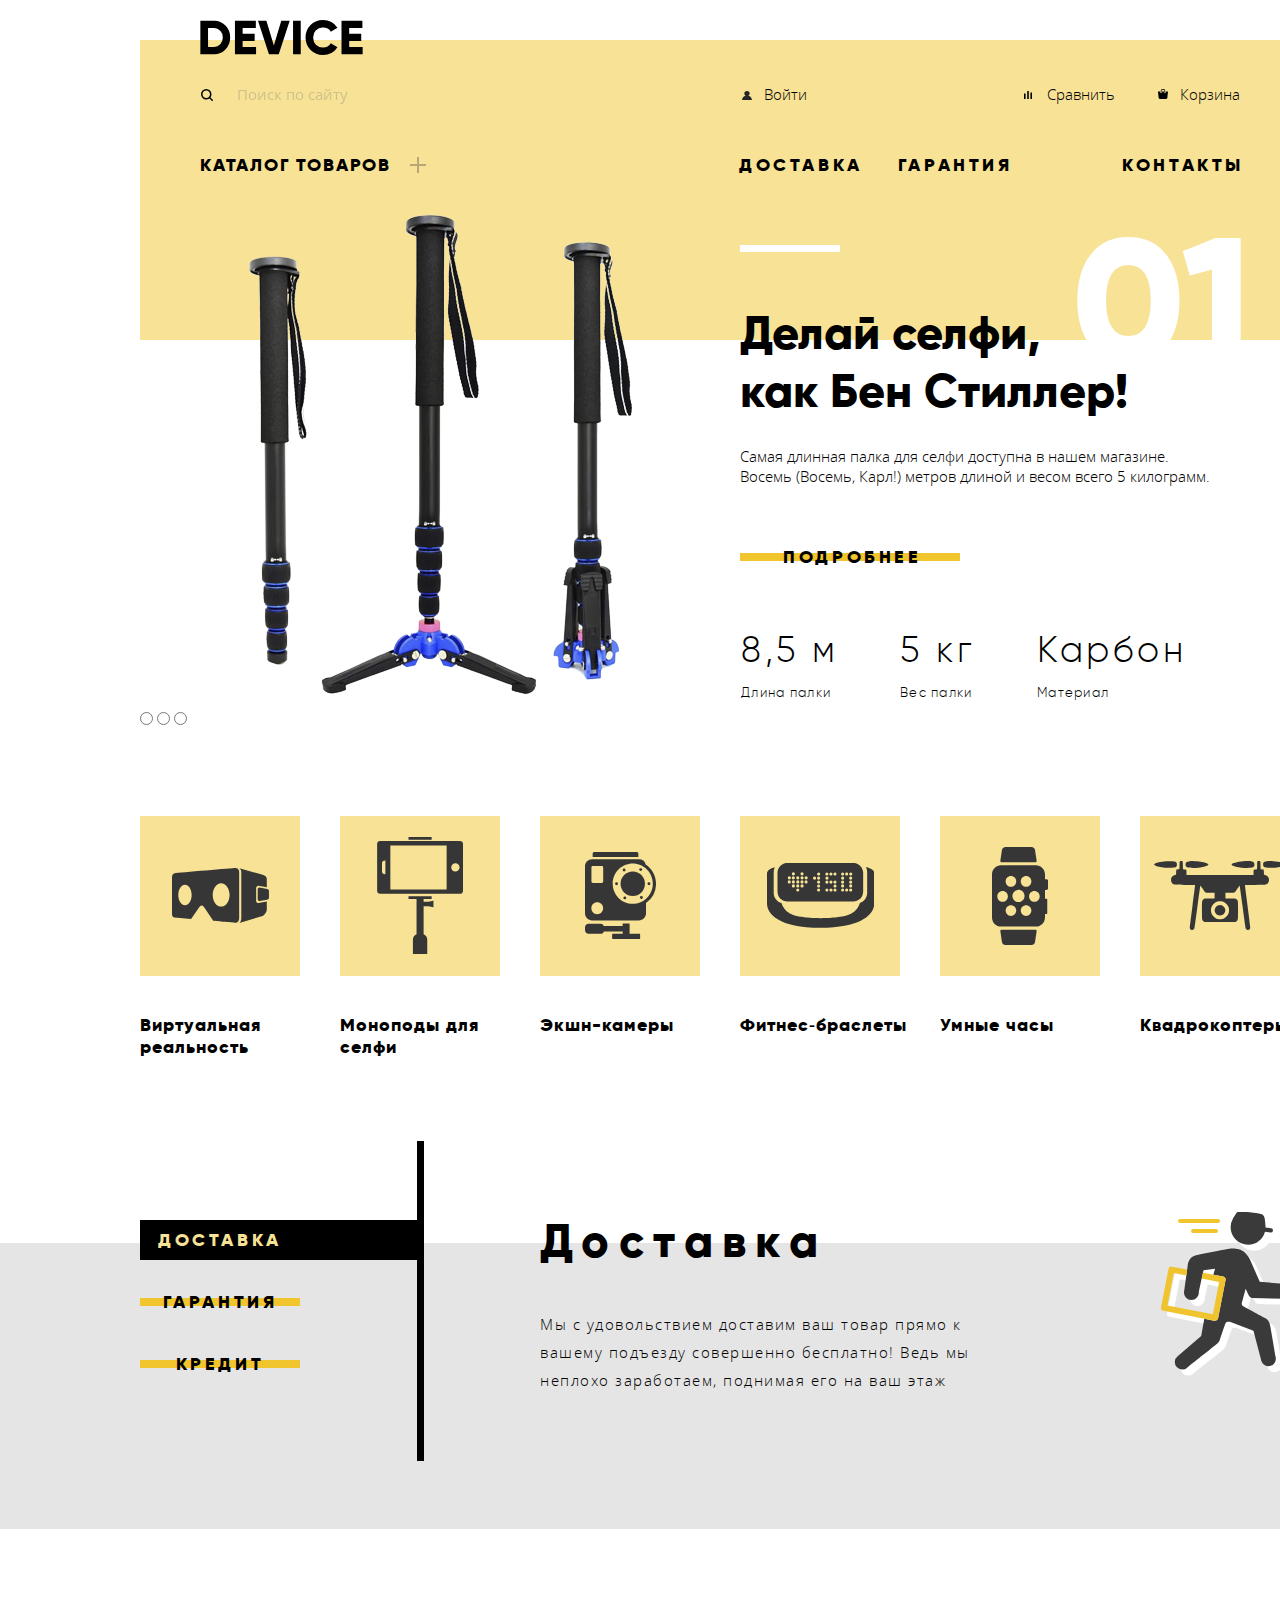
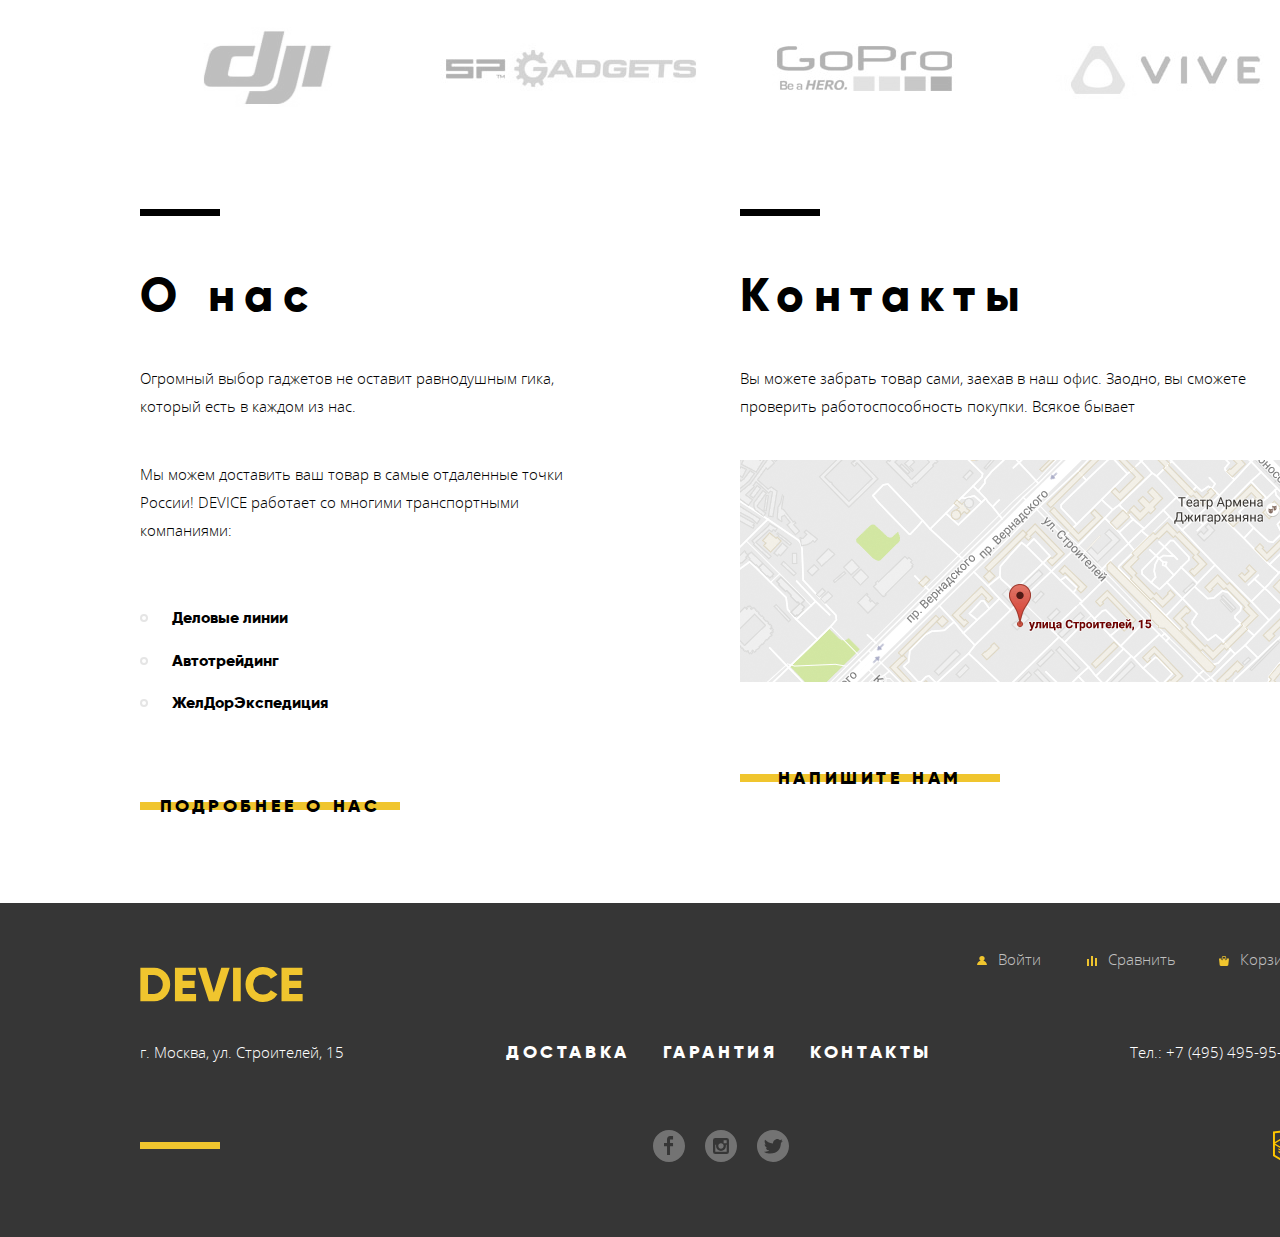
==== index.html @ 99ece4f9 "s" ====
<!DOCTYPE html>
<html lang="ru">

<head>
  <meta charset="utf-8">
  <link href="css/normalize.css" rel="stylesheet">
  <link href="css/style.css" rel="stylesheet">
  <title>HTML Academy: Девайс</title>
</head>

<body class="page-body">
  <header class="header container">
    <div class="header-inner">
      <div class="logo-wrapper">
        <a href="" class="main-logo">
          <img src="img/logo-device.svg" width="163" height="35" alt="Логотип интернет магазина гаджетов Device">
        </a>
      </div>
      <div class="user-navigation-wrapper">
        <form class="main-header-search" action="https://echo.htmlacademy.ru" method="post">
          <label for="search-field"></label>
          <input class="search-input" type="text" name="search" id="search-field" placeholder="Поиск по сайту">
          <button class="search-button" type="submit">
            <span>Найти</span>
          </button>
        </form>
        <ul class="user-navigation-list">
          <li class="user-navigation-item user-navigation-login">
            <a href="">
              <span>Войти</span>
            </a>
          </li>
          <li class="user-navigation-item">
            <a href="">
              <span>Сравнить</span>
            </a>
          </li>
          <li class="user-navigation-item">
            <a href="">
              <span>Корзина</span>
            </a>
          </li>
        </ul>
      </div>
      <nav class="navigation">
        <ul class="main-navigation-list">
          <li class="main-navigation-item">
            <a class="dropdown-hover" href="catalog.html">
              Каталог товаров
            </a>
            <div class="dropdown-menu">
              <ul class="main-catalog-list column-1">
                <li class="main-catalog-item">
                  <a href="">
                    Виртуальная реальность
                  </a>
                </li>
                <li class="main-catalog-item">
                  <a href="">
                    Моноподы для селфи
                  </a>
                </li>
                <li class="main-catalog-item">
                  <a href="">
                    Экшн-камеры
                  </a>
                </li>
              </ul>
              <ul class="main-catalog-list column-2">
                <li class="main-catalog-item">
                  <a href="">
                    Фитнес-браслеты
                  </a>
                </li>
                <li class="main-catalog-item">
                  <a href="">
                    Умные часы
                  </a>
                </li>
              </ul>
              <ul class="main-catalog-list column-3">
                <li class="main-catalog-item">
                  <a href="">
                    Квадрокоптеры
                  </a>
                </li>
              </ul>
            </div>
          </li>
          <li class="main-navigation-item">
            <a href="">
              Доставка
            </a>
          </li>
          <li class="main-navigation-item">
            <a href="">
              Гарантия
            </a>
          </li>
          <li class="main-navigation-item">
            <a href="">
              Контакты
            </a>
          </li>
        </ul>
      </nav>
    </div>
  </header>

  <main>
    <h1 class="visually-hidden">Интернет магазин гаджетов "Device"</h1>
    <section class="special-offers container">
      <h2 class="visually-hidden">Лучшие предложения</h2>
      <article class="special-offers-item slider-slides item-1">
        <div class="slide-wrapper">
          <img src="img/slider-1.png" width="384" height="486" alt="Мега-крутая селфи-палка">
        </div>
        <div class="description-slide-wrapper">
          <h3>Делай селфи,<br /> как Бен Стиллер!</h3>
          <p>Самая длинная палка для селфи доступна в нашем магазине.</p>
          <p>Восемь (Восемь, Карл!)
            метров длиной и весом всего 5 килограмм.
          </p>
          <a class="button" href="">
            <span class="btn-text">Подробнее</span>
          </a>
          <table class="feature">
            <tr class="feature-value">
              <td>8,5 м</td>
              <td>5 кг</td>
              <td>Карбон</td>
            </tr>
            <tr class="feature-title">
              <td>Длина палки</td>
              <td>Вес палки</td>
              <td>Материал</td>
            </tr>
          </table>
        </div>
      </article>
      <article class="special-offers-item slider-slides item-2">
        <div class="slide-wrapper">
          <img src="img/slider-2.png" width="345" height="485" alt="Фитнес браслет">
        </div>
        <div class="description-slide-wrapper">
          <h3>Худеем правильно!</h3>
          <p>Мотивирующие фитнес-браслеты помогут найти в себе силы
            не пропускать занятия и соблюдать диету.
          </p>
          <a class="button" href="">
            <span class="btn-text">Подробнее</span>
          </a>
          <table class="feature">
            <tr class="feature-value">
              <td>48 часов</td>
            </tr>
            <tr class="feature-title">
              <td>Без подзарядки</td>
            </tr>
          </table>
        </div>
      </article>
      <article class="special-offers-item slider-slides item-3">
        <div class="slide-wrapper">
          <img src="img/slider-3.png" width="526" height="334" alt="Квадрокоптер">
        </div>
        <div class="description-slide-wrapper">
          <h3>Порхает как бабочка, жалит как пчела!</h3>
          <p>Этот обычный, на первый взгляд, квадрокоптер оснащен
            мощным лазером, замаскированным под стандартную камеру.
          </p>
          <a class="button" href="">
            <span class="btn-text">Подробнее</span>
          </a>
          <table class="feature">
            <tr class="feature-value">
              <td>800 м</td>
              <td>50 м</td>
            </tr>
            <tr class="feature-title">
              <td>Дальность полета</td>
              <td>Радиус поражения</td>
            </tr>
          </table>
        </div>
      </article>
      <input type="radio" class="custom-radio" id="btn-1" name="toggle">
      <input type="radio" class="custom-radio" id="btn-2" name="toggle">
      <input type="radio" class="custom-radio" id="btn-3" name="toggle">
      <div class="slider-controls">
        <label for="btn-1"></label>
        <label for="btn-2"></label>
        <label for="btn-3"></label>
      </div>
    </section>
    <section class="catalog-list-container container">
      <h2 class="visually-hidden">Наш ассортимент</h2>
      <ul class="catalog-list">
        <li class="catalog-item ">
          <a class="catalog-list-link" href="">
            <div class="catalog-image">
              <img src="img/popular-1.svg" width="97" height="55" alt="Виртуальная реальность">
            </div>
            <p>Виртуальная реальность</p>
          </a>
        </li>
        <li class="catalog-item">
          <a class="catalog-list-link" href="">
            <div class="catalog-image">
              <img src="img/popular-2.svg" width="86" height="117" alt="Моноподы для селфи-палок">
            </div>
            <p>Моноподы для селфи</p>
          </a>
        </li>
        <li class="catalog-item">
          <a class="catalog-list-link" href="">
            <div class="catalog-image">
              <img src="img/popular-3.svg" width="71" height="87" alt="Экшн-камеры">
            </div>
            <p>Экшн-камеры</p>
          </a>
        </li>
        <li class="catalog-item">
          <a class="catalog-list-link" href="">
            <div class="catalog-image">
              <img src="img/popular-4.svg" width="107" height="65" alt="Фитнес-браслеты">
            </div>
            <p>Фитнес&#8209;браслеты</p>
          </a>
        </li>
        <li class="catalog-item">
          <a class="catalog-list-link" href="">
            <div class="catalog-image">
              <img src="img/popular-5.svg" width="56" height="98" alt="Умные часы">
            </div>
            <p>Умные часы</p>
          </a>
        </li>
        <li class="catalog-item">
          <a class="catalog-list-link" href="">
            <div class="catalog-image">
              <img src="img/popular-6.svg" width="132" height="69" alt="Квадрокоптеры">
            </div>
            <p>Квадрокоптеры</p>
          </a>
        </li>
      </ul>
    </section>
    <section class="service-container">
      <h2 class="visually-hidden">Наши услуги</h2>
      <div class="container services">
        <ul class="service-list">
          <li class="service-item current-service-item">
            <button class="current-service-button">
              <span>Доставка</span>
            </button>
          </li>
          <li class="service-item">
            <button class="button">
              <span>Гарантия</span>
            </button>
          </li>
          <li class="service-item">
            <button class="button">
              <span>Кредит</span>
            </button>
          </li>
        </ul>
        <div class="service-content">
          <article class="service-description delivery-service service-shown">
            <h3>Доставка</h3>
            <p>Мы с удовольствием доставим ваш товар прямо к вашему подъезду совершенно бесплатно!
              Ведь мы неплохо заработаем, поднимая его на ваш этаж
            </p>
          </article>
          <article class="service-description warranty">
            <h3>Гарантии</h3>
            <p>Если из-за возгорания купленного у нас товара у вас сгорит дом — не переживайте, мы выдадим вам новый.
              Товар, не дом, конечно же
            </p>
          </article>
          <article class="service-description credit">
            <h3>Кредит</h3>
            <p>Залезть в долговую яму стало проще! Кредитные консультанты
              подберут для вас наиболее выгодные
              условия кредита. Выгодные для нашего банка, разумеется.
            </p>
          </article>
        </div>
      </div>
    </section>
    <section class="partners container">
      <h2 class="visually-hidden">Наши партнеры</h2>
      <a href="" target="_blank">
        <img src="img/logo-1.png" width="260" height="100" alt="Фирма dji">
      </a>
      <a href="" target="_blank">
        <img src="img/logo-2.png" width="260" height="100" alt="Компания SPGadgets">
      </a>
      <a href="" target="_blank">
        <img src="img/logo-3.png" width="260" height="100" alt="Камеры и аксессуары GoPro">
      </a>
      <a href="" target="_blank">
        <img src="img/logo-4.png" width="260" height="100" alt="Фирма Vive">
      </a>
    </section>
    <div class="index-columns container">
      <section class="about">
        <h2>О нас</h2>
        <p>Огромный выбор гаджетов не оставит равнодушным гика,
          который есть в каждом из нас.
        </p>
        <p>Мы можем доставить ваш товар в самые отдаленные точки России!
          DEVICE работает со многими транспортными компаниями:
        </p>
        <ul>
          <li>Деловые линии</li>
          <li>Автотрейдинг</li>
          <li>ЖелДорЭкспедиция</li>
        </ul>
        <a class="button" href="">
          <span class="btn-text">Подробнее о нас</span>
        </a>
      </section>
      <section class="contact">
        <h2>Контакты</h2>
        <p>Вы можете забрать товар сами, заехав в наш офис.
          Заодно, вы сможете проверить работоспособность покупки.
          Всякое бывает
        </p>
        <a href="#modal_window_map">
          <img src="img/map.png" width="560" height="222" alt="Точка на карте">
        </a>
        <a class="button" href="">
          <span class="btn-text">Напишите нам</span>
        </a>
      </section>
    </div>
  </main>

  <section class="popup">
    <h2 class="visually-hidden">
      Напишите нам:
    </h2>
    <form class="write-us-form" action="https://echo.htmlacademy.ru" method="post">
      <p class="write-us-item">
        <label for="name-field"> Ваше имя:</label>
        <input type="text" name="name" id="name-field" placeholder="Имя Фамилия" required>
      </p>
      <p class="write-us-item">
        <label for="email-field">Ваш e-mail:</label>
        <input class="invalid-value" type="email" name="email" id="email-field"
          pattern="[a-z0-9._%+-]+@[a-z0-9.-]+\.[a-z]{2,}$" placeholder="email@example.ru" required>
      </p>
      <p class="write-us-item">
        <label for="comment-field">Текст письма:</label>
        <textarea name="text" id="comment-field" placeholder="В свободной форме"></textarea>
      </p>
      <button class="button button-form" type="submit">
        <span>Отправить</span>
      </button>
    </form>
    <button class="close-modal-btn">
      <img src="img/modal-close.svg" width="55" height="55"
        alt="Закрыть форму обратной связи">
      </button>
  </section>
  <section class="map-popup">
    <h2 class="visually-hidden">
      Схема проезда:
    </h2>
    <iframe id="modal_window_map"
      src="https://www.google.com/maps/embed?pb=!1m18!1m12!1m3!1d2249.1123749473672!2d37.527429316044476!3d55.6870340045298!2m3!1f0!2f0!3f0!3m2!1i1024!2i768!4f13.1!3m3!1m2!1s0x46b54cf65f5c8955%3A0x694710ccd55501e!2z0YPQuy4g0KHRgtGA0L7QuNGC0LXQu9C10LksIDE1LCDQnNC-0YHQutCy0LAsIDExOTMxMQ!5e0!3m2!1sru!2sru!4v1593473712335!5m2!1sru!2sru"
      width="994" height="523" allowfullscreen="" aria-hidden="false" tabindex="0">
    </iframe>
    <button class="close-modal-btn">
      <img src="img/modal-close.svg" width="55" height="55" alt="Закрыть карту">
    </button>
  </section>

  <footer class="footer">
    <div class="container">
      <div class="footer-user-navigation-wrapper">
        <ul class="footer-user-navigation-list">
          <li class="footer-user-navigation-item">
            <a class="footer-login" href="">
              Войти
            </a>
          </li>
          <li class="footer-user-navigation-item">
            <a class="footer-compare" href="">
              Сравнить
            </a>
          </li>
          <li class="footer-user-navigation-item">
            <a class="footer-cart" href="">
              Корзина
            </a>
          </li>
        </ul>
        <a class="main-logo" href="">
          <img src="img/logo-device-special.svg" width="163" height="35"
            alt="Логотип интернет магазина гаджетов Device">
        </a>
      </div>
      <div class="wrapper-navigation-footer">
        <p>г. Москва, ул. Строителей, 15</p>
        <ul class="footer-navigation-list">
          <li class="footer-navigation-item">
            <a href="">Доставка</a>
          </li>
          <li class="footer-navigation-item">
            <a href="">Гарантия</a>
          </li>
          <li class="footer-navigation-item">
            <a href="">Контакты</a>
          </li>
        </ul>
        <p>Тел.: +7 (495) 495-95-95</p>
      </div>
      <div class="socials-wrapper">
        <ul class="socials-list">
          <li class="socials-item">
            <a href="">
              <img src="img/fb.svg" width="32" height="32" alt="Фейсбук">
            </a>
          </li>
          <li class="socials-item">
            <a href="">
              <img src="img/instagram.svg" width="32" height="32" alt="Инстаграм">
            </a>
          </li>
          <li class="socials-item">
            <a href="">
              <img src="img/twitter.svg" width="32" height="32" alt="Твиттер">
            </a>
          </li>
        </ul>
        <a class="copyright" href="https://htmlacademy.ru/" target="_blank">
          <img src="img/logo-html.svg" width="27" height="34" alt="HtmlAcademy">
        </a>
      </div>
    </div>
  </footer>
</body>

</html>
---- css/style.css ----
@font-face {
  font-family:  "Gilroy";
  src:  url("fonts/web/gilroylight.woff2") format("woff2"),
        url("fonts/web/gilroylight.woff") format("woff");
  font-weight: 300;
  font-style: normal;
}

@font-face {
  font-family:  "Gilroy";
  src:  url("fonts/web/gilroyextrabold.woff2") format("woff2"),
        url("fonts/web/gilroyextrabold.woff") format("woff");
  font-weight: 800;
  font-style: normal;
} 

@font-face {
  font-family:  "Open sans";
  src:  url("fonts/web/opensans.woff2") format("woff2"),
        url("fonts/web/opensans.woff") format("woff");
  font-weight: 400;
  font-style: normal;
}

@font-face {
  font-family:  "Open sans";
  src:  url("fonts/web/opensanslight.woff2") format("woff2"),
        url("fonts/web/opensanslight.woff") format("woff");
  font-weight: 300;
  font-style: normal;
}

/* Variables */
:root {
  --basic-black:  #000000;
  --basic-dark: #363636;
  --basic-white:  #ffffff;
  --basic-gray: #464646;
  --basic-half-gray:  #7e7e7e;
  --basic-gray-light: #e5e5e5;
  
  --special-yellow: #f7e296;
  --special-green:  #91c92f;
  --special-yellow-dark:  #f0c52e;

  --paginator-color: #EBEBEB;
  --popup-field-color: #f2f2f2;
}

/* Global */


/* Grid */
html {
  height: 100%;
}

.page-body {
  cursor: default;
  display: grid;
  min-height: 100%;
  grid-template-rows:
    min-content
    1fr
    min-content;
    align-content: start;
  margin: 0 auto;
  margin-top: 40px;
  padding: 0;
  min-width:  1440px;
  color: var(--basic-black);
  font-family: "Open sans";
  font-size: 16px;
  font-weight: 300;
  line-height: 28px;
}

img {
  max-width:  100%; 
  height: auto;
}

a:not(.active) {
  text-decoration:  none;
  cursor: pointer;
}

.visually-hidden  {
  position: absolute;
  clip: rect(0 0 0 0);
  width: 1px;
  height: 1px;
  margin: -1px;
}
/* Navigation */
.header{
  background-color: var(--special-yellow);
  display: flex;
  flex-wrap: wrap;
}

.header-inner {
  width: 1040px;
  padding: 0 60px;
}

.logo-wrapper {
  margin-top: -20px;
  margin-bottom: 4px;
  width:  100%;
}

.user-navigation-wrapper {
  display: flex;
  justify-content: space-between;
  align-items: center;
  width: 100%;
  margin-bottom: 33px;
}

.navigation {
  width: 100%;
  margin-bottom: 164px;
}

.navigation-catalog {
  width: 100%;
  margin-bottom: 50px;
}

.container {
  width: 1160px;
  margin: 0 auto;  
}

/* User navigation */
.user-navigation-list,
.main-catalog-list {
  color:  var(--basic-black);
  font-family:  "Open sans";
  font-size: 15px;
  font-weight:  300;
  list-style: none;
  line-height:  20px;
}

.main-header-search {
  min-width: 440px;
  margin-right: 100px;
  position: relative;
}

.search-input:focus {
  color: #000;
  border-bottom-color: #000;
  outline: 0;
}

.search-input::placeholder {
  font-size: 15px;
  line-height: 20px;
}

.user-navigation-list {
  display: flex;
  flex-grow: 1;
  width: 100%;
  margin: 0;
  padding: 0;
}

.user-navigation-login {
  flex-grow: 1;
  padding-left: 24px;
  position: relative;
}

.user-navigation-login a::before {
  content: " ";
  background-image: url("../img/user.svg");
  background-size: contain;
  background-repeat: no-repeat;
  width: 10px;
  height: 10px;
  position: absolute;
  left: 2px;
  top: 7px;
}

.user-navigation-logout {
  padding-left: 16px;
  opacity: 0.3;
}

.user-navigation-item:nth-child(2),
.user-navigation-item:nth-child(3) {
  position: relative;
}

.user-navigation-item:nth-child(2) {
  margin-right: 43px;
  padding-left: 23px;
}

.user-navigation-item:nth-child(2) a::before {
  content: " ";
  background-image: url("../img/compare.svg");
  background-size: contain;
  background-repeat: no-repeat;
  width: 8px;
  height: 8px;
  position: absolute;
  left: 0;
  top: 7px;
  padding-right: 23px;
}

.user-navigation-item:nth-child(3) {
  padding-left: 22px;
}

.user-navigation-item:nth-child(3) a::before {
  content: " ";
  background-image: url("../img/cart.svg");
  background-size: contain;
  background-repeat: no-repeat;
  width: 10px;
  height: 10px;
  position: absolute;
  left: 0px;
  top: 5px;
  padding-right: 22px;
}

/* Main navigation */
.main-navigation-list {
  display: flex;
  align-items: center;
  margin: 0;
  padding: 0;
  color:  var(--basic-black);
  font-family:  "Gilroy";
  font-weight:  800;
  font-size:  18px;
  line-height:  22px;
  list-style: none;
  text-transform: uppercase;
  position: relative;
}


.main-navigation-item:first-child {
  margin-right: 348px;
  letter-spacing: 0.1em;
  position: relative;
}

.main-navigation-item:not(:first-child){
  margin-right: 35px;
  letter-spacing: 0.2em;
}

.main-navigation-item:last-child {
  margin-left: auto;
  margin-right: -4px;
}



/* Dropdown */

.dropdown-menu {
  position: absolute;
  min-height: 132px;
  min-width: 1100px;
  z-index: 10;
  margin: 0;
  padding: 0;
  padding-top: 30px;
  padding-left: 60px;
  left: -60px;
  display: none;
  background-color: var(--special-yellow);
  text-transform: initial;
}

.dropdown-menu .column-1,
.dropdown-menu .column-2,
.dropdown-menu .column-3 {
  margin-right: 61px;
}

.main-navigation-item:first-child::before {
  content: " ";
  background-image: url("../img/plus.svg");
  background-size: contain;
  opacity: 0.3;
  
  display: block;
  width: 16px;
  height: 16px;

  position: absolute;
  top: 3px;
  left: 210px;
}

.main-catalog-list {
  list-style: none;
  margin: 0;
  padding: 0;
  letter-spacing: 0em;
}

.main-catalog-list li {
  margin-bottom: 20px;
}

.main-navigation-item:hover .dropdown-menu {
  display: flex;
}

/* active & hover link */
.user-navigation-list a,
.main-navigation-list a,
.main-catalog-list a {
  color: var(--basic-black)
}

.main-logo img:hover,
.user-navigation-item a:hover,
.main-navigation-list a:hover,
.main-catalog-list a:hover,
.footer-navigation-list a:hover,
.copyright:hover {
  opacity: 0.6;
}

.main-logo img:active,
.user-navigation-item a:active,
.main-navigation-list a:active,
.main-catalog-list a:active,
.footer-navigation-list a:active,
.copyright:active {
  opacity: 0.3;
}

/* slider for special offers */
.special-offers {
  margin-bottom: 83px;
}

.slide-wrapper {
  justify-self: center;
  align-self: center;
}

.special-offers-item {
  display: grid;
  grid-template-columns: 600px 1fr;
  margin-top: -129px;
  position: relative;
}

.special-offers-item h3 {
  font-family: "Gilroy";
  font-weight: 800;
  font-size: 47px;
  line-height: 58px;
  margin: 0;
  margin-top: 93px;
  margin-bottom: 26px;
}

.special-offers-item h3::before {
  content: " ";
  position: absolute;
  top: 34px;
  height: 7px;
  width: 100px;
  background-color: var(--basic-white);
}

.item-1 h3::after {
  content: "01";
  color: var(--basic-white);
  font-weight: 800;
  font-size: 179px;
  line-height: 219px;
  right: 47px;
  top: -19px;
  position: absolute;
}

.item-2 h3::after {
  content: "02";
  color: var(--basic-white);
  font-weight: 800;
  font-size: 179px;
  line-height: 219px;
  right: 40px;
  top: -15px;
  position: absolute;
}

.item-3 h3::after {
  content: "03";
  color: var(--basic-white);
  font-weight: 800;
  font-size: 179px;
  line-height: 219px;
  right: 40px;
  top: -15px;
  position: absolute;
  z-index: 0;
}

.special-offers-item p {
  font-family: "Open Sans";
  font-weight: 300;
  font-size: 15px;
  line-height: 20px;
  margin: 0;
  padding: 0;
}

.item-3,
.item-2 {
  display: none;
}

.feature {
  border-collapse: collapse;
  border-spacing: 0;
  padding: 0;
}

.feature-title td {
  padding-top: 13px;
}

.feature-value td:nth-child(2),
.feature-title td:nth-child(2) {
  min-width: 135px
}

.feature-value td:first-child,
.feature-value td:last-child,
.feature-title td:first-child,
.feature-title td:last-child{
  min-width: 157px;
}

.feature tr:first-child{
  font-family: "Gilroy";
  font-style: normal;
  font-weight: 300;
  font-size: 36px;
  line-height: 42px;
  letter-spacing: 0.1em;
  padding-top: 0px;
}

.feature tr:last-child {
  font-family: "Gilroy";
  font-style: normal;
  font-weight: 300;
  font-size: 13px;
  line-height: 15px;
  letter-spacing: 0.1em;


}



/* content catalog */
.catalog-list-container {
  margin-bottom: 166px;
}

.catalog-list {
  display: flex;
  justify-content: space-between;
  margin: 0;
  padding: 0;
  list-style: none;
}

.catalog-item {
  max-width: 160px;
  margin: 0;
  padding: 0;
}

.catalog-image {
  display: flex;
  justify-content: center;
  align-items: center;
  background-color: var(--special-yellow);
  width: 160px;
  height: 160px;
}

.catalog-image:hover {
  background-color: var(--special-yellow-dark);
}

.catalog-list a {
  color: var(--basic-black);
}

.catalog-list-link p {
  font-family: "Gilroy";
  font-style: normal;
  font-weight: 800;
  font-size: 18px;
  line-height: 22px;
  letter-spacing: 1px;
  margin: 0;
  padding-top: 38px;
  white-space: normal;
}

.catalog-list a:active {
 color: rgba(0, 0, 0, 0.4);
}

.catalog-list-link:active img {
  opacity: 0.3;
}

/* services */

.service-container {
  margin-bottom: 90px;
  padding-bottom: 56px;
  background-image: linear-gradient(to top,#e5e5e5 76%,transparent 34%);
}

.services {
  display: flex;
  min-height: 320px;
  margin-top: -71px;
}

.service-list {
  position: relative;
  display: flex;
  flex-direction: column;
  justify-content: center;
  min-width: 284px;
  margin: 0;
  padding: 0;
  list-style: none;
  font-family: Gilroy;
  font-style: normal;
  font-weight: 800;
  font-size: 18px;
  line-height: 22px;
  letter-spacing: 0.2em;
  text-transform: uppercase;
  z-index: 1;
}

.service-list::before {
  content: " ";
  width: 7px;
  height: 320px;
  background-color: var(--basic-black);
  position: absolute;
  display: flex;
  left: 277px;
  top: -12px;
}

.service-item {
  margin: 0;
  margin-bottom: 22px;
  padding: 0;
}

.current-service-item {
  width: 284px;
  background-color: var(--basic-black);
}

.current-service-button {
  font: inherit;
  text-transform: inherit;
  color: var(--special-yellow);
  letter-spacing: inherit;
  padding: 0;
  padding-top: 9px;
  padding-bottom: 9px;
  background-color: transparent;
  border: none;
  width: 160px;
}

.current-service-button span {
  width: 200px;
}

.service-description { 
  margin-left: 116px;
  width: 460px;
  position: relative;
  display: none;
}

.service-description h3 {
  font-family: "Gilroy";
  font-style: normal;
  font-weight: 800;
  font-size: 47px;
  line-height: 58px;
  letter-spacing: 0.2em;
  margin-top: 59px;
  margin-bottom: 40px;  
}

.service-description p {
  font-family: "Open Sans";
  font-style: normal;
  font-weight: 300;
  font-size: 15px;
  line-height: 28px;
  letter-spacing: 0.1em;
}

.service-content article::after {
  content: "";
  position: absolute;
  top: -78px;
  left: 559px;
  width: 260px;
  height: 320px;
  background-repeat: no-repeat;
  background-position: 50% 50%;
}  

.delivery-service::after {
  background-image: url(../img/delivery.svg);
}

.warranty-service::after {
  background-image: url(../img/warranty.svg);
}

.credit-service::after {
  background-image: url(../img/credit.svg);
}

.service-shown {
  display: block;
}


/* partners */

.partners {
  display: flex;
  justify-content: space-between;
  margin-bottom: 82px; 
} 

.partners a {
  opacity: 0.3;
  filter: grayscale(100%);
}

.partners a:hover {
  opacity: 1;
  filter: none;
}
/* Index columns */

.index-columns {
  display: flex;
  justify-content: space-between;
  margin-bottom: 77px;
}

.index-columns h2::before {
  content: " ";
  display: flex;
  width: 80px;
  height: 7px;
  margin-bottom:  50px;
  background-color: var(--basic-black);
}

.index-columns h2 {
  font-family: "Gilroy";
  font-weight: 800;
  font-size: 47px;
  line-height: 58px;
  letter-spacing: 0.2em;
  margin: 0;
}

.index-columns p {
  font-family: "Open Sans";
  font-style: normal;
  font-weight: 300;
  font-size: 15px;
  line-height: 28px;
  margin: 0;
  margin-bottom: 40px;
}

.about {
  width: 473px;
}
.about h2 {
  margin-bottom: 40px;
}

.about ul {
  margin: 0;
  margin-bottom: 69px;
  padding-left: 8px;
  padding-top: 10px;
  list-style: none;
}

.about li {
  font-family: "Gilroy";
  font-size: 16px;
  font-weight: 800;
  line-height: 28px;
  padding-left: 24px;
  margin-bottom: 14px;
  position: relative;
}

.about li:first-child {
  margin-top: 10px;
  margin-bottom: 15px;
}

.about li::before {
  content: " ";
  border: 2px solid #E5E5E5;
  box-sizing: border-box;
  border-radius: 50%;
  width: 8px;
  height: 8px;
  position: absolute;
  top: 10px;
  left: -8px;
}

.contact {
  width: 560px;
}

.contact h2 {
  margin-bottom: 40px;
}

.contact img {
  width: 560px;
  height: 222px;
  margin-bottom: 68px;
}


/* footer */

.footer {
  background-color: var(--basic-dark);
  color: var(--basic-white);
}

.footer .container {
  display: flex;
  flex-direction: column;
  margin-top: 42px;
}

.footer-user-navigation-wrapper {
  display: flex;
  flex-wrap: wrap;
}

.footer-user-navigation-list {
  font-family: "Open Sans";
  font-style: normal;
  font-weight: 300;
  font-size: 15px;
  line-height: 20px;
  color:  var(--basic-white);
  list-style: none;
  width: 100%;
  display: flex;
  margin: 0;
  padding: 0;
  margin-top: 4px;
}


.footer-user-navigation-list::before {
  content: " ";
  width: auto;
  flex-grow: 1;
}

.footer-user-navigation-item {
  position: relative;
}

.footer-user-navigation-item:first-child {
  margin-right: 46px;
}

.footer-user-navigation-item:last-child {
  margin-left: 43px;
}

.footer p {
  margin: 0;
  font-family: "Open Sans";
  font-style: normal;
  font-weight: 300;
  font-size: 15px;
  line-height: 20px;
}

.footer .main-logo {
  width: auto;
  margin-top: -2px;
  margin-bottom: 31px;
}

.footer-user-navigation-list a {
  color: rgba(255, 255, 255, 0.7);
  padding-left: 21px;
}

.footer-login::before {
    content: " ";
    background-image: url("../img/user-special.svg");
    background-size: contain;
    background-repeat: no-repeat;
    width: 10px;
    height: 10px;
    position: absolute;
    left: 0;
    top: 7px;
}

.footer-compare::before {
  content: " ";
  background-image: url("../img/compare-special.svg");
  background-size: contain;
  background-repeat: no-repeat;
  width: 10px;
  height: 10px;
  position: absolute;
  left: 0;
  top: 7px;
}

.footer-cart::before {
  content: " ";
  background-image: url("../img/cart-special.svg");
  background-size: contain;
  background-repeat: no-repeat;
  width: 10px;
  height: 10px;
  position: absolute;
  left: 0;
  top: 7px;
}


.footer-login::before,
.footer-compare::before,
.footer-cart::before {
  opacity: 1;
}

.footer-login:hover::before,
.footer-compare:hover::before,
.footer-cart:hover::before {
  opacity: 0.7;
}
.socials-list a:hover {
  opacity: 1.0;
}


.footer-user-navigation-list a:hover {
  color: var(--basic-white);
}

.footer-user-navigation-list a:active {
  opacity: 0.3;
}

.wrapper-navigation-footer {
  display: flex;
  justify-content: space-between;
  align-items: center;
  margin-bottom: 67px;
}

.footer-navigation-list {
  color: var(--basic-white);
  font-family:  "Gilroy";
  font-weight:  800;
  font-size:  18px;
  letter-spacing: 0.2em;
  line-height:  22px;
  list-style: none;
  text-transform: uppercase;
  margin: 0;
  margin-right: 37px;
  padding: 0;
  display: flex;
  width: 423px;
  justify-content: space-between;
}

.footer-navigation-item:first-child {
  margin-left: -1px; 
}

.footer-navigation-item:last-child {
  margin-right: -2px;
}

.footer-navigation-list a {
  color: var(--basic-white);
}

.socials-wrapper {
  display: flex;
  justify-content: space-between;
  align-items: center;
  width: 100%;
  margin-bottom: 65px;
}

.socials-list {
  display: flex;
  width: auto;
  list-style: none;
  margin: 0;
  margin-bottom: 2px;
  margin-right: 52px;
  padding: 0;
}

.socials-item:first-child {
  margin-right: 20px;
}

.socials-item:last-child {
  margin-left: 20px;
}

.socials-wrapper::before {
  content: " ";
  width: 80px;
  height: 7px;
  background-color: #f0c52e;
  margin-bottom: 10px;
}

.socials-list a {
  opacity: 0.3;
}

.socials-list a:active {
  opacity: 0.1;
}
/* Buttons decorative*/

.button {
  display: inline-block;
  border: none;
  color: var(--basic-black);
  cursor: pointer;
  font-family: "Gilroy";
  font-style: normal;
  font-weight: 800;
  font-size: 18px;
  line-height: 22px;
  letter-spacing: 0.2em;
  text-align: center;
  text-transform: uppercase;
  background-color: inherit;
  margin: 0;
  padding: 0;
  padding-top: 9px;
  padding-bottom: 9px;
  position: relative;
}

.button:active {
  color: rgba(0, 0, 0, 0.3)
}

.button::before {
  content: " ";
  width: 100%;
  height: 8px;
  background-color: var(--special-yellow-dark);
  display: flex;
  position: absolute;
  top: 50%;
  transform: translateY(-50%);
  left: 0;
  z-index: -1;  
}

.search-button {
  font-family: "Open Sans";
  font-style: normal;
  font-weight: 300;
  font-size: 15px;
  line-height: 20px;
  text-transform: uppercase;
  border: 2px solid var(--basic-black);
  padding: 15px 17px;
  background-color: transparent;
  visibility: hidden;
  margin-left: -4px;
}

.main-header-search::before {
  content: " ";
  background-image: url("../img/search.svg");
  background-repeat: no-repeat;
  background-size: contain;
  background-color: transparent;
  vertical-align: middle;
  width: 12px;
  height: 12px;
  display: inline-block;
  z-index: 1;
  position: absolute;
  top: 22px;
  left: 1px;
}

.search-button:hover {
  background-color: var(--basic-black);
  color: rgba(255, 255, 255);
  visibility: visible;
}

.search-button span:active {
  opacity: 0.3;
  visibility: visible;
}

.main-navigation-list .button:hover {
  background-color: transparent;
}

.main-navigation-list .button {
  position: absolute;
  left: 210px;
  top: 2px;
  background-image: url("../img/plus.svg");
  width: 15px;
  height: 15px;
  background-size: contain;
  background-repeat: no-repeat;
  background-position: center;
  background-color: transparent;
  opacity: 0.7
}

.main-navigation-item .button::before {
  display: none;
}

.button:hover {
  background-color: var(--special-yellow-dark);
}

.special-offers .button {
  width: 215px;
  margin-top: 51px;
  margin-bottom: 51px;
  padding-left: 5px;
}

.special-offers .button:hover {
  background-color: var(--special-yellow-dark);
}

.service-item .button {
  width: 160px;
  /* z-index: 1; */
}

.service-item .button:active{
  background-color: var(--basic-black);
  color: var(--special-yellow);
}

.index-columns .button {
  width: 260px;
}

.main-navigation-item:first-child::before:hover {
  opacity: 1;
}

/* Form  popup checkbox radio */
.search-input {
  background-color: inherit;
  position: relative;
  width: 310px;
  margin: 0;
  padding:0;
  padding-top: 8px;
  padding-right: 0px;
  padding-bottom: 10px;
  padding-left: 37px;
  line-height: 30px;
  background-color: transparent;
  border: none;
  border-bottom: 2px solid transparent;
}

.search-input:focus + .search-button {
  visibility: visible;
}

.search-input::placeholder  {
  opacity: 0.3;
}


.search-input:focus::placeholder {
  opacity: 1;
}

.search-input:hover::placeholder {
  opacity: 0.6;
}

.popup {
  margin: 0;
  padding: 0;
  background-color: var(--basic-white);
  position: absolute;
  top: 50%;
  left: 25%;
  width: 960px;
  box-shadow: 0px 10px 16px rgba(0, 0, 0, 0.15);
  z-index: 1;
  display: none;
}

.write-us-form {
  display: flex;
  flex-wrap: wrap;
  flex-grow: 1;
  justify-content: space-between;
  font-family: "Gilroy";
  font-style: normal;
  font-weight: 800;
  font-size: 18px;
  line-height: 22px;
  padding-left: 100px;
  padding-right: 100px;
  padding-top: 92px;
  padding-bottom: 69px;
}

.write-us-item {
  width: 360px;
}

.write-us-item input {
  width: 360px;
  padding-top: 17px;
  padding-bottom: 17px;
  padding-left: 21px;
  margin-top: 10px;
  border: none;
  background-color: var(--popup-field-color);
  box-sizing: border-box;
}

.invalid-value:invalid {
  background-color: #F6DADA;
}

.write-us-item input:hover,
.write-us-item textarea:hover {
  background-color: #eaeaea;
}

.write-us-item input:focus,
.write-us-item textarea:focus {
  outline: 2px solid #F7E296;
  background-color: var(--basic-white);
}

.write-us-item:nth-of-type(3) {
  width: 100%;
  margin-bottom: 54px;
}

.write-us-item textarea {
  width: 760px;
  min-height: 167px;
  margin-top: 10px;
  padding-top: 17px;
  padding-left: 20px;
  border: none;
  resize: none;
  background-color: var(--popup-field-color);
  box-sizing: border-box;
}

.write-us-item input,
.write-us-item textarea {
  font-family: "Gilroy";
  font-style: normal;
  font-weight: normal;
  font-size: 14px;
  line-height: 16px;
}

.write-us-form .button {
  width: 200px;
  position: relative;
}

.write-us-form .button:active {
  background-color: var(--special-yellow);
}

.write-us-form .button:hover {
  background-color: var(--special-yellow);
}

.write-us-form .button:focus {
  outline: 2px solid #F7E296;
}

.write-us-form .button::before {
  content: " ";
  width: 100%;
  height: 8px;
  background-color: var(--special-yellow);
  display: flex;
  position: absolute;
  transform: translateY(-50%);
  z-index: -1;
}

.close-modal-btn {
  position: absolute;
  background-color: transparent;
  right: 0;
  top: 0;
  margin: 0;
  margin-top: 20px;
  margin-right: 20px;
  padding: 0;
  border: none;
  cursor: pointer;
  opacity: 0.5;
  outline-color: #f7e296;
} 

.close-modal-btn:hover {
  opacity: 1;
}

.close-modal-btn:active {
  opacity: 0.3;
}

.map-popup {
  position: absolute;
  top: 125%;
  left: 24%;
  width: 994px;
  min-height: 523px;
  z-index: 1;
  display: none;
  box-shadow: 5px 5px 5px rgba(0,0,0,0.5);
}

.map-popup .close-modal-btn {
  margin: 0;
  padding: 0;
  margin-top: 43px;
  margin-right: 35px;
}

/* catalog */

main h1 {
  font-family: "Gilroy";
  font-style: normal;
  font-weight: 800;
  font-size: 47px;
  line-height: 58px;
  margin: 0;
}

.title-inner {
  width: 1160px;
  margin: 0 auto;
  margin-top: 44px;
  margin-bottom: 50px;
}

.title-inner h1 {
  margin-left: 60px;
  margin-bottom: 30px;
}

/* breadcrumbs */

.breadcrumbs {
  font-weight: 300;
  font-size: 14px;
  list-style: none;
  line-height: 19px;
  margin: 0;
  padding: 0;
  display: flex;
  margin-left: 60px;
}

.breadcrumbs a {
  color: rgba(0, 0, 0, 0.3);  
}

.breadcrumbs a:not(.active):hover {
  color: rgba(0, 0, 0);
}

.breadcrumbs a:not(.active):active {
  color: rgba(0, 0, 0, 0.1);
}

.active {
  cursor: default;
}

.breadcrumbs-item {
  position: relative;
}

.breadcrumbs-item:not(:last-child) a::after {
  content: " ";
  background-image: url("../img/nav-arrow.svg");
  background-repeat: no-repeat;
  background-position: 50% 50%;
  width: 4px;
  height: 8px;
  position: absolute;
  top: 6px;
  right: -20px;
}  

.breadcrumbs-item:not(:last-child) {
  margin-right: 40px;
}

/* catalog page */

/* filter and sort header*/

.catalog-header {
  background-image: linear-gradient(to right,#dcdcdc 37%,#e5e5e5 34%);
  height: 70px;
  display: flex;
  align-items: center;
}

.catalog-header h3 {
  font-family: "Gilroy";
  font-style: normal;
  font-weight: 800;
  font-size: 16px;
  line-height: 20px;
  letter-spacing: 0.1em;
  text-transform: uppercase;
}

.catalog-header-inner {
  display: flex;
}

.catalog-header-inner > h3 {
  width: 420px;
  margin-left: 60px;
}

.sorting { 
  display: flex;
  justify-content: space-between;
  align-items: center;
  width: 100%;
}

.sorting h3 {
  margin-left: 48px;
  margin-right: 73px;
}

.sorting-list {
  margin: 0;
  margin-right: auto;
  padding: 0;
  display: flex;
}

.sorting-item {
  margin: 0;
  margin-right: 30px;
}

.sorting-item:last-child {
  margin-right: 0;
}

.sorting-level-list {
  display: flex;
  margin: 0;
  padding: 0;
}

.sorting-level-list .level-up {
  margin-right: 23px;
}

.sorting ul {
  list-style: none;
}

.sorting-list a {
  font-family: "Open Sans";
  font-weight: normal;
  font-size: 14px;
  line-height: 19px;
  opacity: 0.3;
  color: var(--basic-black);
}

.sorting-level-item {
  position: relative;
}

.level-up a::before {
  content: " ";
  background-image: url("../img/icon-up-dir.svg");
  background-repeat: no-repeat;
  background-position: 50% 50%;
  width: 10px;
  height: 11px;
  position: absolute;
  top: -6px;
  left: -25px;
}

.level-down a::before {
  content: " ";
  background-image: url("../img/icon-down-dir.svg");
  background-repeat: no-repeat;
  background-position: 50% 50%;
  width: 11px;
  height: 11px;
  position: absolute;
  top: -6px;
  left: -15px;
}

.sorting-list a:hover:not(.current-sorting-item) {
  opacity: 0.6;
}

.sorting-list a:active:not(.current-sorting-item) {
  opacity: 1;
}

.sorting-list .current-sorting-item {
  font-family: "Open Sans";
  font-weight: normal;
  font-size: 14px;
  line-height: 19px;
  opacity: 1;
}

.sorting-level-list .current-level {
  opacity: 1;
}

.sorting-level-list a:not(.current-level) {
  opacity: 0.4;
}

.sorting-level-list a:hover:not(.current-level) {
  opacity: 0.2;
}

.sorting-level-list a:active:not(.current-level) {
  opacity: 1;
}

/* catalog content */

.catalog-wrapper {
  padding-top: 70px;
  padding-bottom: 78px;
  background-image: linear-gradient(to right, var(--basic-gray-light) 37%, transparent 34%);
  z-index: 0;
}

.catalog-content {
  display: grid;
  grid-template-columns: 200px 1fr;
  column-gap: 200px;
}

/* filter checkbox radio etc.*/

.filter {
  z-index: 1;
  margin-left: 45px;
  position: relative;
}

.filter legend {
  font-family: "Gilroy";
  font-style: normal;
  font-weight: 800;
  font-size: 14px;
  line-height: 17px;
  letter-spacing: 0.1em;
  padding-left: 1px;
}

.filter fieldset {
  border: none;
  margin-bottom: 69px;
}

.filter legend::before {
  content: " ";
  height: 2px;
  width: 200px;
  display: flex;
  background-color: black;
  margin-bottom: 14px;
}

.filter label {
  font-family: "Open Sans";
  font-style: normal;
  font-weight: 300;
  font-size: 14px;
  line-height: 19px;
  padding-left: 46px;
}

.filter ul {
  list-style: none;
  padding: 0;
  
}

.filter-input li {
  margin-bottom: 1px;
}

.filter button {
  width: 200px;
  margin-left: 25px;
}

/* checkbox */

.filter-input-checkbox,
.filter-input-radio {
  appearance: none;
  -webkit-appearance: none;
  -moz-appearance: none;
  position: absolute;
}

.filter-input-checkbox {
  position: absolute;
  height: 24px;
  width: 24px;
  background-image: url("../img/checkbox-off.svg");
  background-repeat: no-repeat;
  background-size: contain;
  margin-left: -46px;
}


/* checked */

.filter-input-checkbox:checked {
  background-image: url("../img/checkbox-on.svg");
  background-repeat: no-repeat;
  background-size: contain;
}

/* radio button */

.filter-input-radio {
  position: absolute;
  height: 24px;
  width: 24px;
  background-image: url("../img/radio-off.svg");
  background-repeat: no-repeat;
  background-size: contain;
  margin-left: -46px;
}
  /* checked */

.filter-input-radio:checked {
  background-image: url("../img/radio-on.svg");
  background-repeat: no-repeat;
  background-size: contain;
  }

/* disabled */

.filter-input-checkbox:disabled,
.filter-input-checkbox:disabled + span,
.filter-input-radio:disabled,
.filter-input-radio:disabled + span { 
  opacity: 0.25;
}


/* hover */

.filter-input-checkbox:not(:disabled):hover,
.filter-input-radio:not(:disabled):hover {
  opacity: 0.6;
}


/* active */

.filter-input-checkbox:checked:active,
.filter-input-checkbox:not(:checked):active,
.filter-input-radio:checked:active,
.filter-input-radio:not(:checked):active { 
  opacity: 1;
}

.filter-input-checkbox:disabled:active,
.filter-input-radio:disabled:active {
  opacity: 0.25;
}

/* product-cards */

.product-cards {
  margin-bottom: 12px;
}

.product-card-wrapper {
  display: flex;
  flex-wrap: wrap;
  flex-direction: column;
  width: 100%;
}

.product-card-list {
  display: grid;
  grid-template-columns: 361px 361px;
  column-gap: 39px;
  row-gap: 21px;
  list-style: none;
  margin: 0;
  padding: 0;
}

.product-card-item {
  margin: 0;
  padding: 0;
  width: 361px;
}

.product-card-item:hover img{
  opacity: 0.7;
}

.image-card-wrapper {
  position: relative;
}

.hover-links-wrapper {
  display: none;
  flex-direction: column;
  position: absolute;
  top: 180px;
  left: 80px;
  z-index: 1;
  width: 200px;
}

.image-card-wrapper:hover .hover-links-wrapper {
  display: flex;
}

.add-compare-button {
  background-color: transparent;
  border: none;
  cursor: pointer;
  font-family: "Open Sans";
  font-style: normal;
  font-weight: 300;
  font-size: 13px;
  line-height: 18px;
  letter-spacing: 0.1em;
  opacity: 0.5;
  margin-top: 20px;
}

.add-compare-button:hover {
  opacity: 1;
}

.add-compare-button:active {
  opacity: 0.2;
}

.card-name-wrapper {
  display: flex;
  align-items: baseline;
  justify-content: space-between;
  width: 361px;
}

.product-card-list a {
  font-family: "Gilroy";
  font-style: normal;
  font-weight: 800;
  font-size: 18px;
  line-height: 22px;
  color: var(--basic-black);
  letter-spacing: 0.05em;
  margin: 0;
  padding: 0;
}

.card-name-wrapper h3 {
  width: 276px;
}

.price {
  font-family: "Gilroy";
  font-style: normal;
  font-weight: 300;
  font-size: 16px;
  line-height: 18px;
  letter-spacing: 0.05em;
  margin: 0;
  padding: 0;
  width: auto;
}


/* paginator */

.paginator {
  background-color: var(--paginator-color);
  list-style: none;
  margin: 0;
  padding: 0;
  display: flex;
  max-width: 760px;
}
.paginator a {
  font-family: "Gilroy";
  font-style: normal;
  font-weight: 800;
  font-size: 16px;
  line-height: 20px;
  letter-spacing: 0.1em;
  text-transform: uppercase;
  color: var(--basic-black);
}

.prev {
  padding-top: 21px;
  padding-bottom: 21px;
  padding-left: 30px;
  padding-right: 30px;
  margin-right: auto;
}

.next {
  padding-top: 21px;
  padding-bottom: 21px;
  padding-left: 30px;
  padding-right: 29px;
  margin-left: auto;
}

.page-item {
  margin-top: 21px;
  margin-bottom: 21px;
}

.page-number {
  margin-right: 11px;
  margin-left: 18px;
}

.next:hover,
.prev:hover {
  background-color: #D9D9D9;
}

.next a:active,
.prev a:active {
  color: rgba(0, 0, 0, 0.3);
}

.page-number:not(.current-page) {
  opacity: 0.3;
}

.page-number:hover:not(.current-page) {
  opacity: 0.6;
}

.page-number:active:not(.current-page) {
  opacity: 1;
}

iframe {
  border: 0;
}
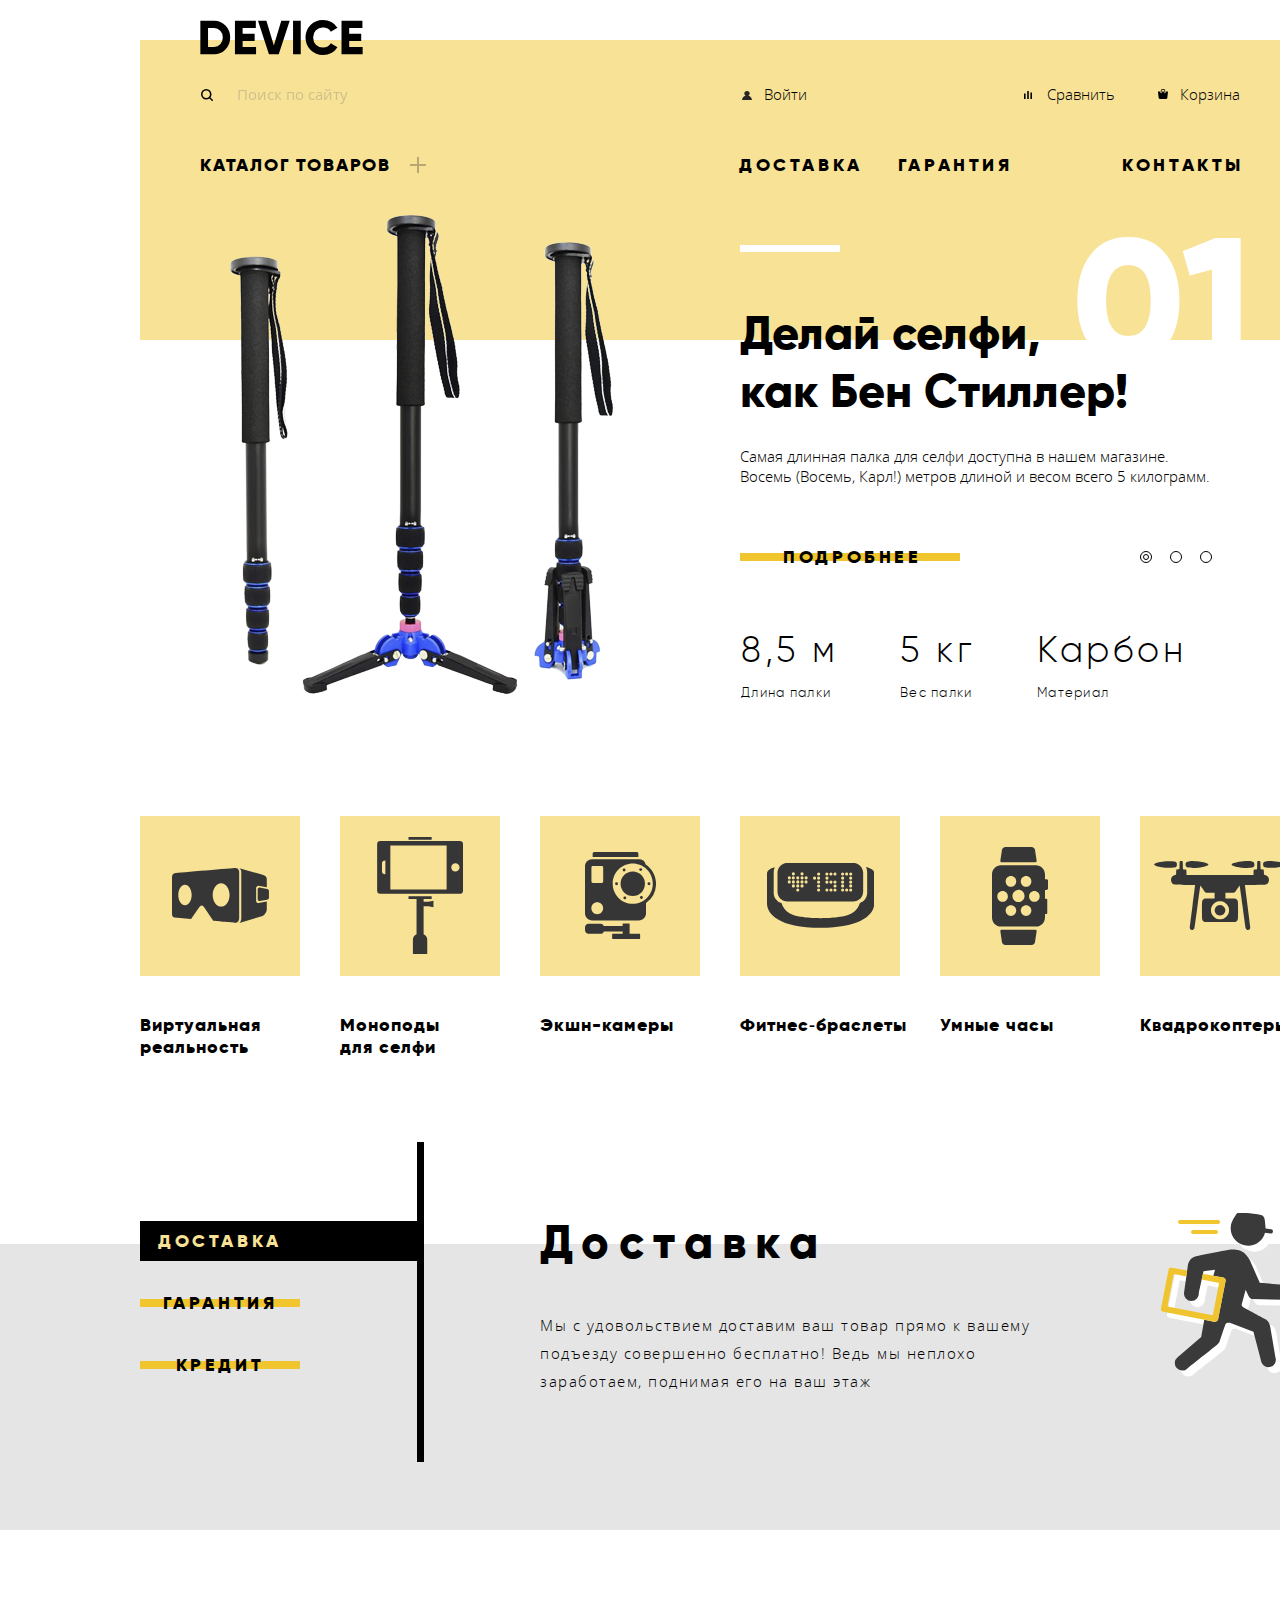
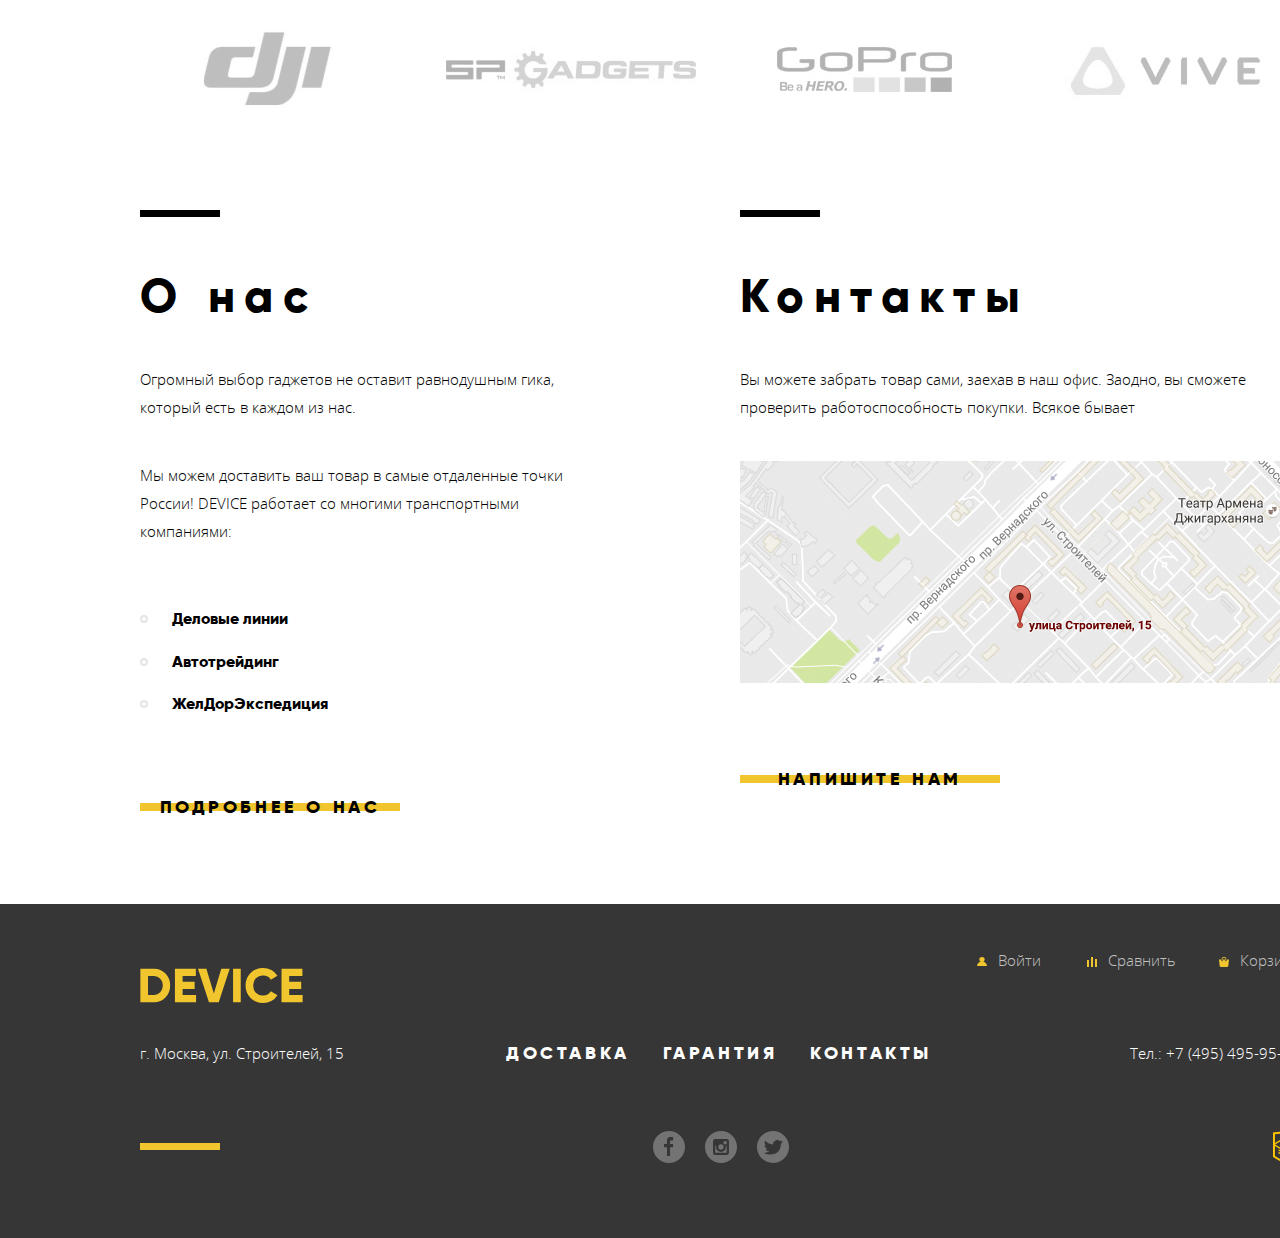
==== commit bd8f1fd0: "pp2" ====
--- a/index.html
+++ b/index.html
@@ -111,7 +111,7 @@
     <h1 class="visually-hidden">Интернет магазин гаджетов "Device"</h1>
     <section class="special-offers container">
       <h2 class="visually-hidden">Лучшие предложения</h2>
-      <article class="special-offers-item slider-slides item-1">
+      <article class="special-offers-item item-1 special-offers-item-current">
         <div class="slide-wrapper">
           <img src="img/slider-1.png" width="384" height="486" alt="Мега-крутая селфи-палка">
         </div>
@@ -138,13 +138,13 @@
           </table>
         </div>
       </article>
-      <article class="special-offers-item slider-slides item-2">
+      <article class="special-offers-item item-2">
         <div class="slide-wrapper">
           <img src="img/slider-2.png" width="345" height="485" alt="Фитнес браслет">
         </div>
         <div class="description-slide-wrapper">
-          <h3>Худеем правильно!</h3>
-          <p>Мотивирующие фитнес-браслеты помогут найти в себе силы
+          <h3>Худеем<br /> правильно!</h3>
+          <p>Мотивирующие фитнес-браслеты помогут найти в себе силы<br />
             не пропускать занятия и соблюдать диету.
           </p>
           <a class="button" href="">
@@ -160,13 +160,13 @@
           </table>
         </div>
       </article>
-      <article class="special-offers-item slider-slides item-3">
+      <article class="special-offers-item item-3">
         <div class="slide-wrapper">
           <img src="img/slider-3.png" width="526" height="334" alt="Квадрокоптер">
         </div>
         <div class="description-slide-wrapper">
           <h3>Порхает как бабочка, жалит как пчела!</h3>
-          <p>Этот обычный, на первый взгляд, квадрокоптер оснащен
+          <p>Этот обычный, на первый взгляд, квадрокоптер оснащен <br />
             мощным лазером, замаскированным под стандартную камеру.
           </p>
           <a class="button" href="">
@@ -184,13 +184,10 @@
           </table>
         </div>
       </article>
-      <input type="radio" class="custom-radio" id="btn-1" name="toggle">
-      <input type="radio" class="custom-radio" id="btn-2" name="toggle">
-      <input type="radio" class="custom-radio" id="btn-3" name="toggle">
       <div class="slider-controls">
-        <label for="btn-1"></label>
-        <label for="btn-2"></label>
-        <label for="btn-3"></label>
+        <button class="current-slide" type="button" aria-label="Первый слайд"></button>
+        <button type="button" aria-label="Второй слайд"></button>
+        <button type="button" aria-label="Третий слайд"></button>
       </div>
     </section>
     <section class="catalog-list-container container">
@@ -209,7 +206,7 @@
             <div class="catalog-image">
               <img src="img/popular-2.svg" width="86" height="117" alt="Моноподы для селфи-палок">
             </div>
-            <p>Моноподы для селфи</p>
+            <p>Моноподы <br /> для селфи</p>
           </a>
         </li>
         <li class="catalog-item">
@@ -251,7 +248,7 @@
       <div class="container services">
         <ul class="service-list">
           <li class="service-item current-service-item">
-            <button class="current-service-button">
+            <button class="button   current-service-button">
               <span>Доставка</span>
             </button>
           </li>
@@ -267,22 +264,24 @@
           </li>
         </ul>
         <div class="service-content">
-          <article class="service-description delivery-service service-shown">
+          <article class="service-description delivery-service  service-shown">
             <h3>Доставка</h3>
             <p>Мы с удовольствием доставим ваш товар прямо к вашему подъезду совершенно бесплатно!
-              Ведь мы неплохо заработаем, поднимая его на ваш этаж
+              Ведь мы неплохо<br />
+              заработаем, поднимая его на ваш этаж
             </p>
           </article>
-          <article class="service-description warranty">
-            <h3>Гарантии</h3>
-            <p>Если из-за возгорания купленного у нас товара у вас сгорит дом — не переживайте, мы выдадим вам новый.
+          <article class="service-description warranty-service">
+            <h3>Гарантия</h3>
+            <p>Если из-за возгорания купленного у нас товара у вас сгорит дом — 
+              не переживайте, мы выдадим вам новый.<br />
               Товар, не дом, конечно же
             </p>
           </article>
-          <article class="service-description credit">
+          <article class="service-description credit-service">
             <h3>Кредит</h3>
             <p>Залезть в долговую яму стало проще! Кредитные консультанты
-              подберут для вас наиболее выгодные
+              подберут для вас наиболее выгодные<br />
               условия кредита. Выгодные для нашего банка, разумеется.
             </p>
           </article>
@@ -361,9 +360,8 @@
       </button>
     </form>
     <button class="close-modal-btn">
-      <img src="img/modal-close.svg" width="55" height="55"
-        alt="Закрыть форму обратной связи">
-      </button>
+      <img src="img/modal-close.svg" width="55" height="55" alt="Закрыть форму обратной связи">
+    </button>
   </section>
   <section class="map-popup">
     <h2 class="visually-hidden">
--- a/css/style.css
+++ b/css/style.css
@@ -347,7 +347,9 @@
 
 /* slider for special offers */
 .special-offers {
-  margin-bottom: 83px;
+  margin-bottom: 249px;
+  height: 356px;
+  position: relative;
 }
 
 .slide-wrapper {
@@ -355,11 +357,42 @@
   align-self: center;
 }
 
+
 .special-offers-item {
-  display: grid;
+  display: none;
   grid-template-columns: 600px 1fr;
   margin-top: -129px;
   position: relative;
+}
+
+.special-offers-item-current {
+  display: grid;
+}
+
+.slider-controls {
+  position: absolute;
+  bottom: 4px;
+  right: 88px;
+  display: flex;
+  width: 72px;
+  justify-content: space-between;
+}
+
+.slider-controls button {
+  padding: 0;
+  width: 12px;
+  height: 12px;
+  background-color: transparent;
+  border: 1px solid var(--basic-black);
+  border-radius: 50%;
+  cursor: pointer;
+}
+
+.current-slide {
+  background-image: url("../img/ellipse2.svg");
+  background-position: 50% 50%;
+  background-repeat: no-repeat;
+  cursor: default;
 }
 
 .special-offers-item h3 {
@@ -379,6 +412,20 @@
   height: 7px;
   width: 100px;
   background-color: var(--basic-white);
+}
+
+.item-1 .slide-wrapper {
+  margin-right: 38px;
+}
+
+.item-2 .slide-wrapper {
+  margin-top: 26px;
+  margin-right: 22px;
+}
+
+.item-3 .slide-wrapper {
+  margin-top: 17px;
+  margin-right: 13px;
 }
 
 .item-1 h3::after {
@@ -398,8 +445,8 @@
   font-weight: 800;
   font-size: 179px;
   line-height: 219px;
-  right: 40px;
-  top: -15px;
+  right: 54px;
+  top: -18px;
   position: absolute;
 }
 
@@ -409,8 +456,8 @@
   font-weight: 800;
   font-size: 179px;
   line-height: 219px;
-  right: 40px;
-  top: -15px;
+  right: 52px;
+  top: -18px;
   position: absolute;
   z-index: 0;
 }
@@ -424,11 +471,6 @@
   padding: 0;
 }
 
-.item-3,
-.item-2 {
-  display: none;
-}
-
 .feature {
   border-collapse: collapse;
   border-spacing: 0;
@@ -541,7 +583,7 @@
 .services {
   display: flex;
   min-height: 320px;
-  margin-top: -71px;
+  margin-top: -70px;
 }
 
 .service-list {
@@ -585,7 +627,7 @@
   background-color: var(--basic-black);
 }
 
-.current-service-button {
+.service-item .current-service-button {
   font: inherit;
   text-transform: inherit;
   color: var(--special-yellow);
@@ -604,7 +646,7 @@
 
 .service-description { 
   margin-left: 116px;
-  width: 460px;
+  width: 571px;
   position: relative;
   display: none;
 }
@@ -630,7 +672,7 @@
 }
 
 .service-content article::after {
-  content: "";
+  content: " ";
   position: absolute;
   top: -78px;
   left: 559px;
@@ -640,16 +682,26 @@
   background-position: 50% 50%;
 }  
 
+.service-content .credit-service::after {
+  top: -89px;
+  left: 544px;
+}
+
+.service-content .credit-service::after {
+  top: -81px;
+  left: 560px;
+}
+
 .delivery-service::after {
-  background-image: url(../img/delivery.svg);
+  background-image: url("../img/delivery.svg");
 }
 
 .warranty-service::after {
-  background-image: url(../img/warranty.svg);
+  background-image: url("../img/warranty.svg");
 }
 
 .credit-service::after {
-  background-image: url(../img/credit.svg);
+  background-image: url("../img/credit.svg");
 }
 
 .service-shown {
@@ -1549,7 +1601,22 @@
 
 .filter fieldset {
   border: none;
-  margin-bottom: 69px;
+}
+
+.filter fieldset:first-child {
+  margin-bottom: 26px;
+}
+
+.filter fieldset:nth-child(2) {
+  margin-bottom: 7px;
+}
+
+.filter fieldset:nth-child(3) {
+  margin-bottom: 12px;
+}
+
+.filter legend {
+  margin-bottom: 8px;
 }
 
 .filter legend::before {
@@ -1570,6 +1637,67 @@
   padding-left: 46px;
 }
 
+.range-filter {
+  width: 200px;
+  margin-top: 26px;
+  margin-left: 1px;
+}
+
+.range-controls {
+  position: relative;
+}
+
+.range-controls .scale {
+  height: 2px;
+  background-color: rgba(0, 0, 0, 0.2);
+}
+
+.range-controls .bar {
+  width: 60%;
+  height: 2px;
+  background: #91c92f;
+}
+
+.range-controls .toggle {
+  position: absolute;
+  top: -9px;
+  left: 0;
+  width: 4px;
+  height: 4px;
+  padding: 0;
+  border: 8px solid #ffffff;
+  background-color: #ababab;
+  border-radius: 50%;
+  box-shadow: 0 2px 1px 0 #cfcfcf;
+  cursor: pointer;
+}
+
+.range-controls .toggle-min {
+  left: 0px;
+}
+
+.range-controls .toggle-max {
+  left: 114px;
+}
+
+.price-controls { 
+  display: flex;
+  justify-content: space-between;
+}
+
+.price-controls label {
+  padding-left: 0px;
+}
+
+.price-controls input {
+  width: 77px;
+  margin-top: 17px;
+  border: none;
+  font-family: inherit;
+  font-size: inherit;
+  background-color: transparent;
+}
+
 .filter ul {
   list-style: none;
   padding: 0;
@@ -1577,12 +1705,12 @@
 }
 
 .filter-input li {
-  margin-bottom: 1px;
+  margin-bottom: 11px;
 }
 
 .filter button {
   width: 200px;
-  margin-left: 25px;
+  margin-left: 15px;
 }
 
 /* checkbox */
@@ -1682,7 +1810,7 @@
   display: grid;
   grid-template-columns: 361px 361px;
   column-gap: 39px;
-  row-gap: 21px;
+  row-gap: 33px;
   list-style: none;
   margin: 0;
   padding: 0;
@@ -1692,6 +1820,20 @@
   margin: 0;
   padding: 0;
   width: 361px;
+  position: relative;
+}
+
+.new-item::before {
+  content: " ";
+  background-image: url("../img/new-item.svg");
+  background-position: 50% 50%;
+  background-size: contain;
+  background-repeat: no-repeat;
+  width: 62px;
+  height: 62px;
+  position: absolute;
+  right: 28px;
+  top: 29px;
 }
 
 .product-card-item:hover img{
@@ -1743,6 +1885,7 @@
   align-items: baseline;
   justify-content: space-between;
   width: 361px;
+  line-height: 0;
 }
 
 .product-card-list a {
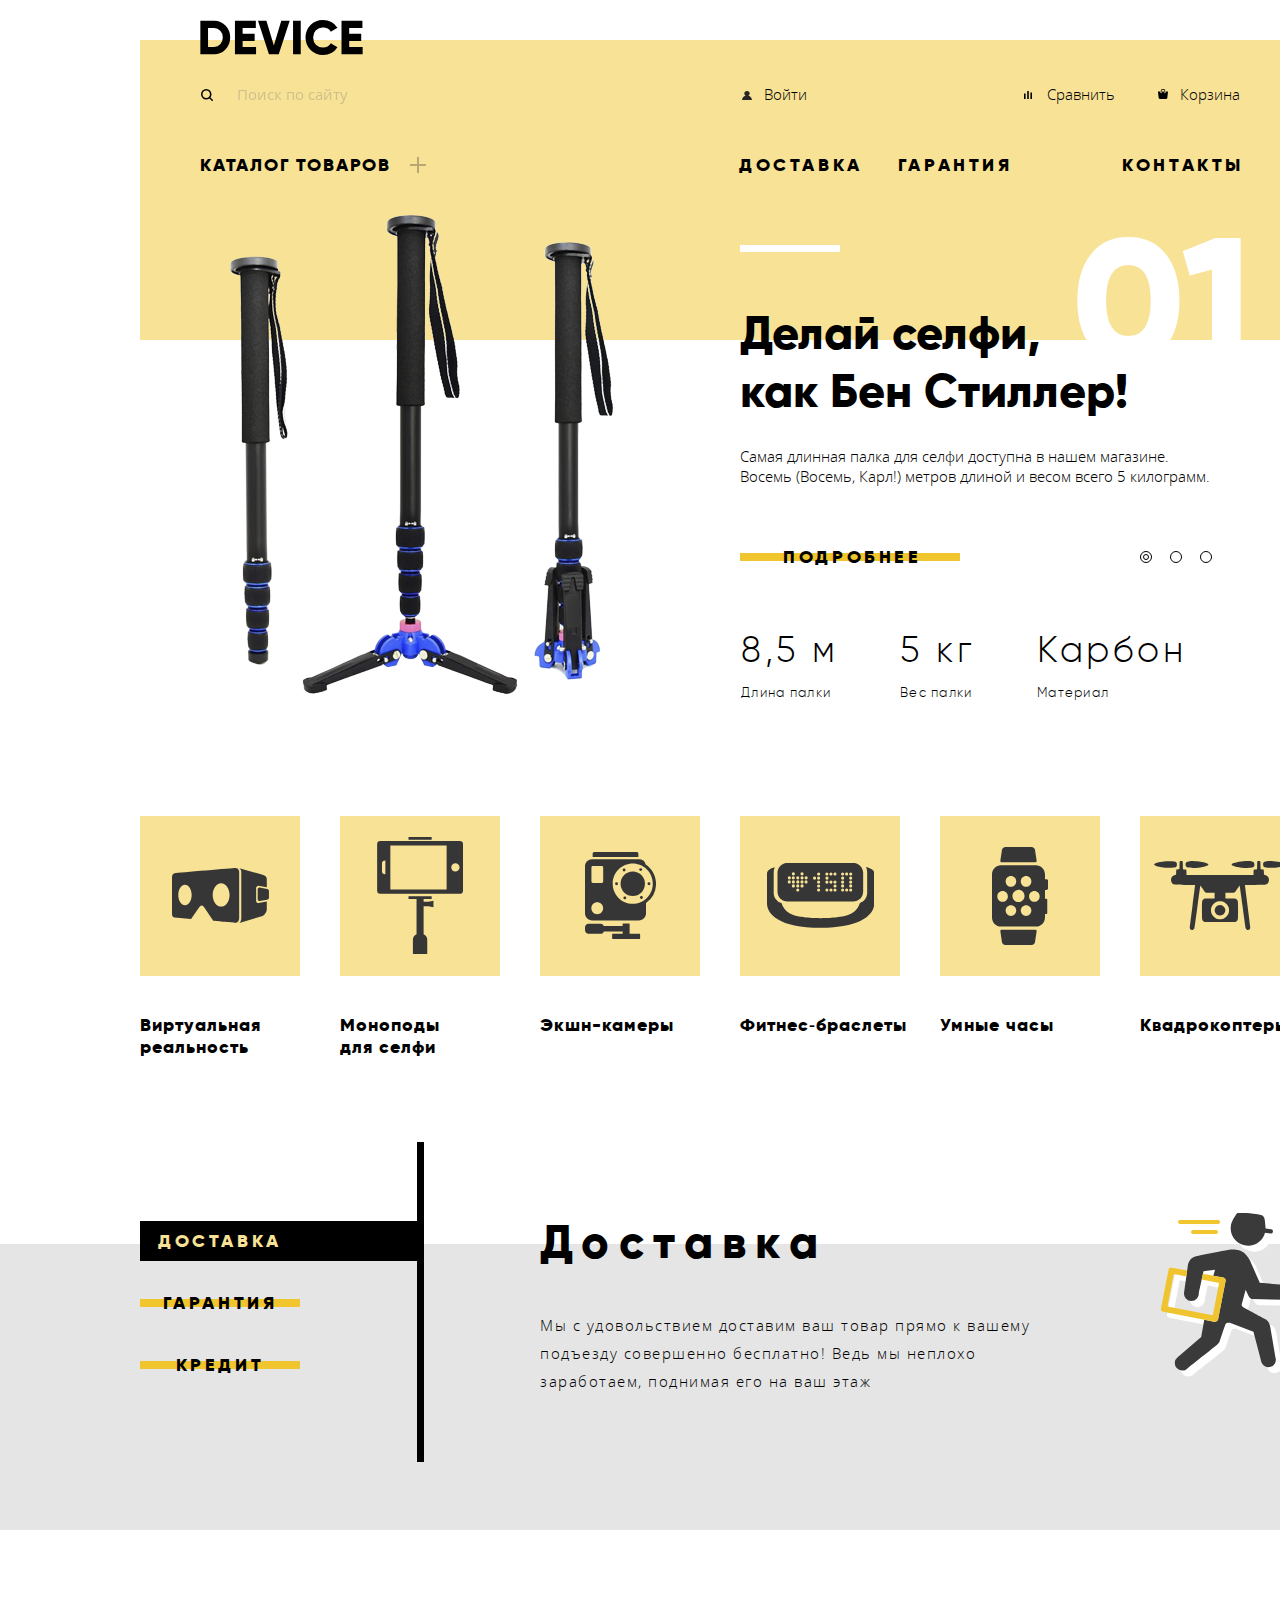
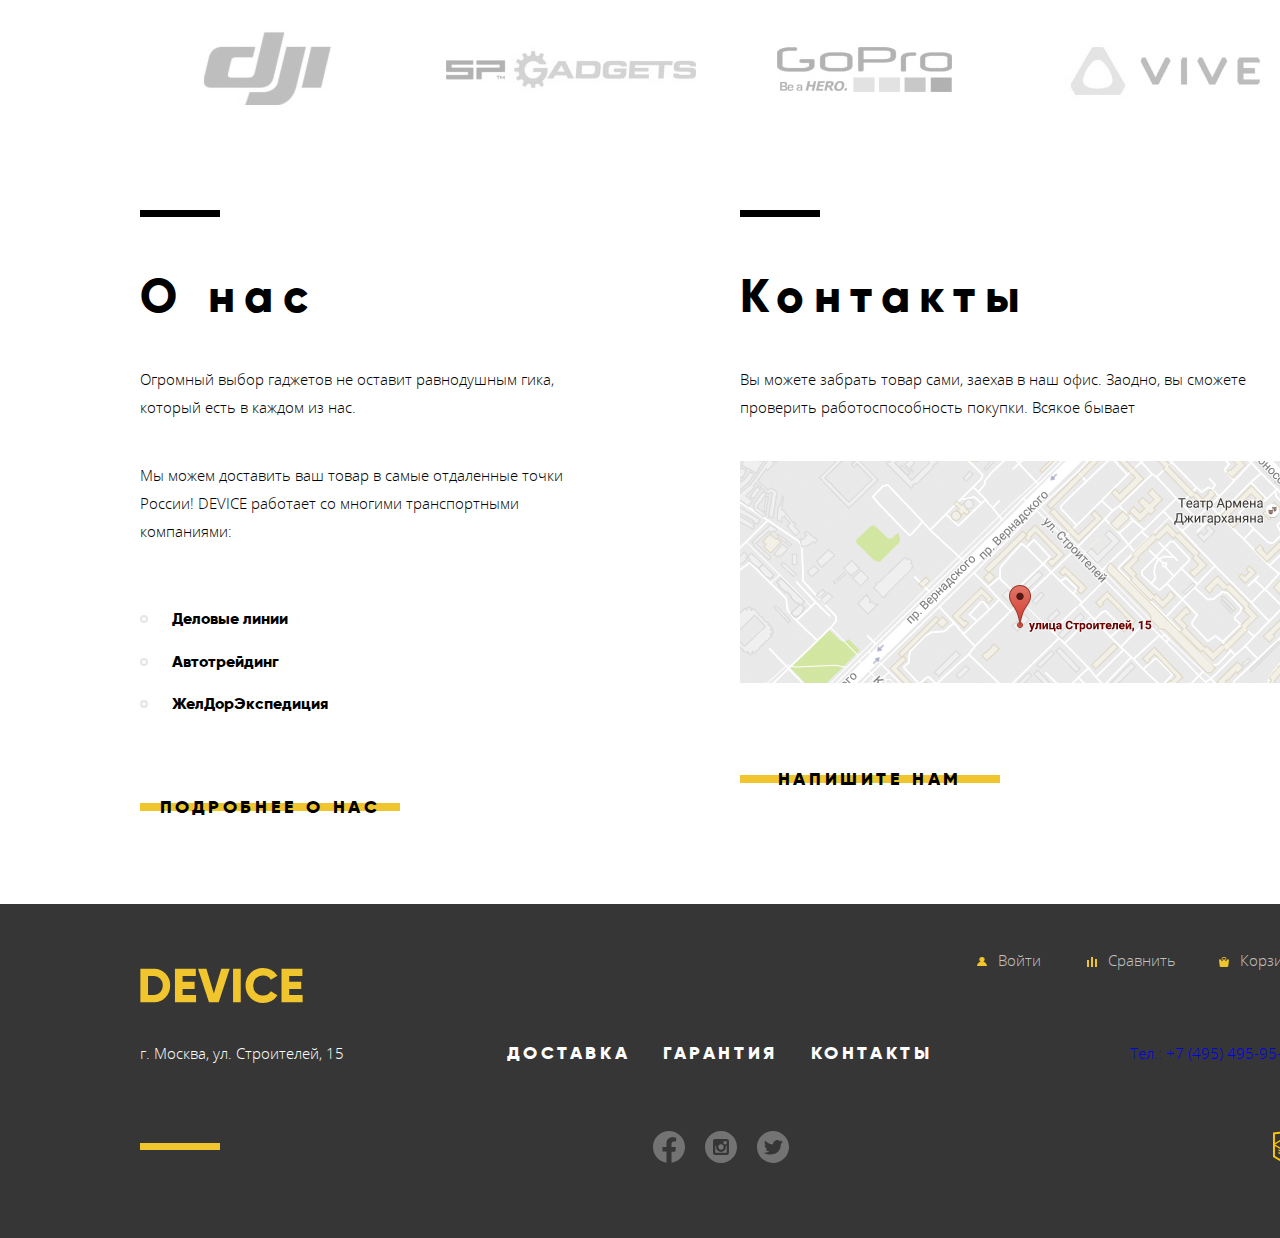
==== commit 388adb46: "защита" ====
--- a/index.html
+++ b/index.html
@@ -414,7 +414,9 @@
             <a href="">Контакты</a>
           </li>
         </ul>
-        <p>Тел.: +7 (495) 495-95-95</p>
+        <p>
+        <a href="tel:+74954959595">Тел.: +7 (495) 495-95-95</a>
+      </p>
       </div>
       <div class="socials-wrapper">
         <ul class="socials-list">
--- a/css/style.css
+++ b/css/style.css
@@ -1,31 +1,31 @@
 @font-face {
   font-family:  "Gilroy";
-  src:  url("fonts/web/gilroylight.woff2") format("woff2"),
-        url("fonts/web/gilroylight.woff") format("woff");
+  src:  url("fonts/gilroylight.woff2") format("woff2"),
+        url("fonts/gilroylight.woff") format("woff");
   font-weight: 300;
   font-style: normal;
 }
 
 @font-face {
   font-family:  "Gilroy";
-  src:  url("fonts/web/gilroyextrabold.woff2") format("woff2"),
-        url("fonts/web/gilroyextrabold.woff") format("woff");
+  src:  url("fonts/gilroyextrabold.woff2") format("woff2"),
+        url("fonts/gilroyextrabold.woff") format("woff");
   font-weight: 800;
   font-style: normal;
 } 
 
 @font-face {
   font-family:  "Open sans";
-  src:  url("fonts/web/opensans.woff2") format("woff2"),
-        url("fonts/web/opensans.woff") format("woff");
+  src:  url("fonts/opensans.woff2") format("woff2"),
+        url("fonts/opensans.woff") format("woff");
   font-weight: 400;
   font-style: normal;
 }
 
 @font-face {
   font-family:  "Open sans";
-  src:  url("fonts/web/opensanslight.woff2") format("woff2"),
-        url("fonts/web/opensanslight.woff") format("woff");
+  src:  url("fonts/opensanslight.woff2") format("woff2"),
+        url("fonts/opensanslight.woff") format("woff");
   font-weight: 300;
   font-style: normal;
 }
@@ -395,6 +395,10 @@
   cursor: default;
 }
 
+.description-slide-wrapper {
+  z-index: 0;
+}
+
 .special-offers-item h3 {
   font-family: "Gilroy";
   font-weight: 800;
@@ -403,6 +407,7 @@
   margin: 0;
   margin-top: 93px;
   margin-bottom: 26px;
+  z-index: 1;
 }
 
 .special-offers-item h3::before {
@@ -413,6 +418,7 @@
   width: 100px;
   background-color: var(--basic-white);
 }
+
 
 .item-1 .slide-wrapper {
   margin-right: 38px;
@@ -437,6 +443,7 @@
   right: 47px;
   top: -19px;
   position: absolute;
+  z-index: -1;
 }
 
 .item-2 h3::after {
@@ -448,6 +455,7 @@
   right: 54px;
   top: -18px;
   position: absolute;
+  z-index: -1;
 }
 
 .item-3 h3::after {
@@ -459,7 +467,7 @@
   right: 52px;
   top: -18px;
   position: absolute;
-  z-index: 0;
+  z-index: -1;
 }
 
 .special-offers-item p {
@@ -959,6 +967,10 @@
   margin-bottom: 67px;
 }
 
+.tel-link {
+  color: var(--basic-white);
+}
+
 .footer-navigation-list {
   color: var(--basic-white);
   font-family:  "Gilroy";
@@ -969,7 +981,7 @@
   list-style: none;
   text-transform: uppercase;
   margin: 0;
-  margin-right: 37px;
+  margin-right: 36px;
   padding: 0;
   display: flex;
   width: 423px;
@@ -1032,7 +1044,7 @@
 /* Buttons decorative*/
 
 .button {
-  display: inline-block;
+  display: block;
   border: none;
   color: var(--basic-black);
   cursor: pointer;
@@ -1796,7 +1808,7 @@
 /* product-cards */
 
 .product-cards {
-  margin-bottom: 12px;
+  margin-bottom: 24px;
 }
 
 .product-card-wrapper {
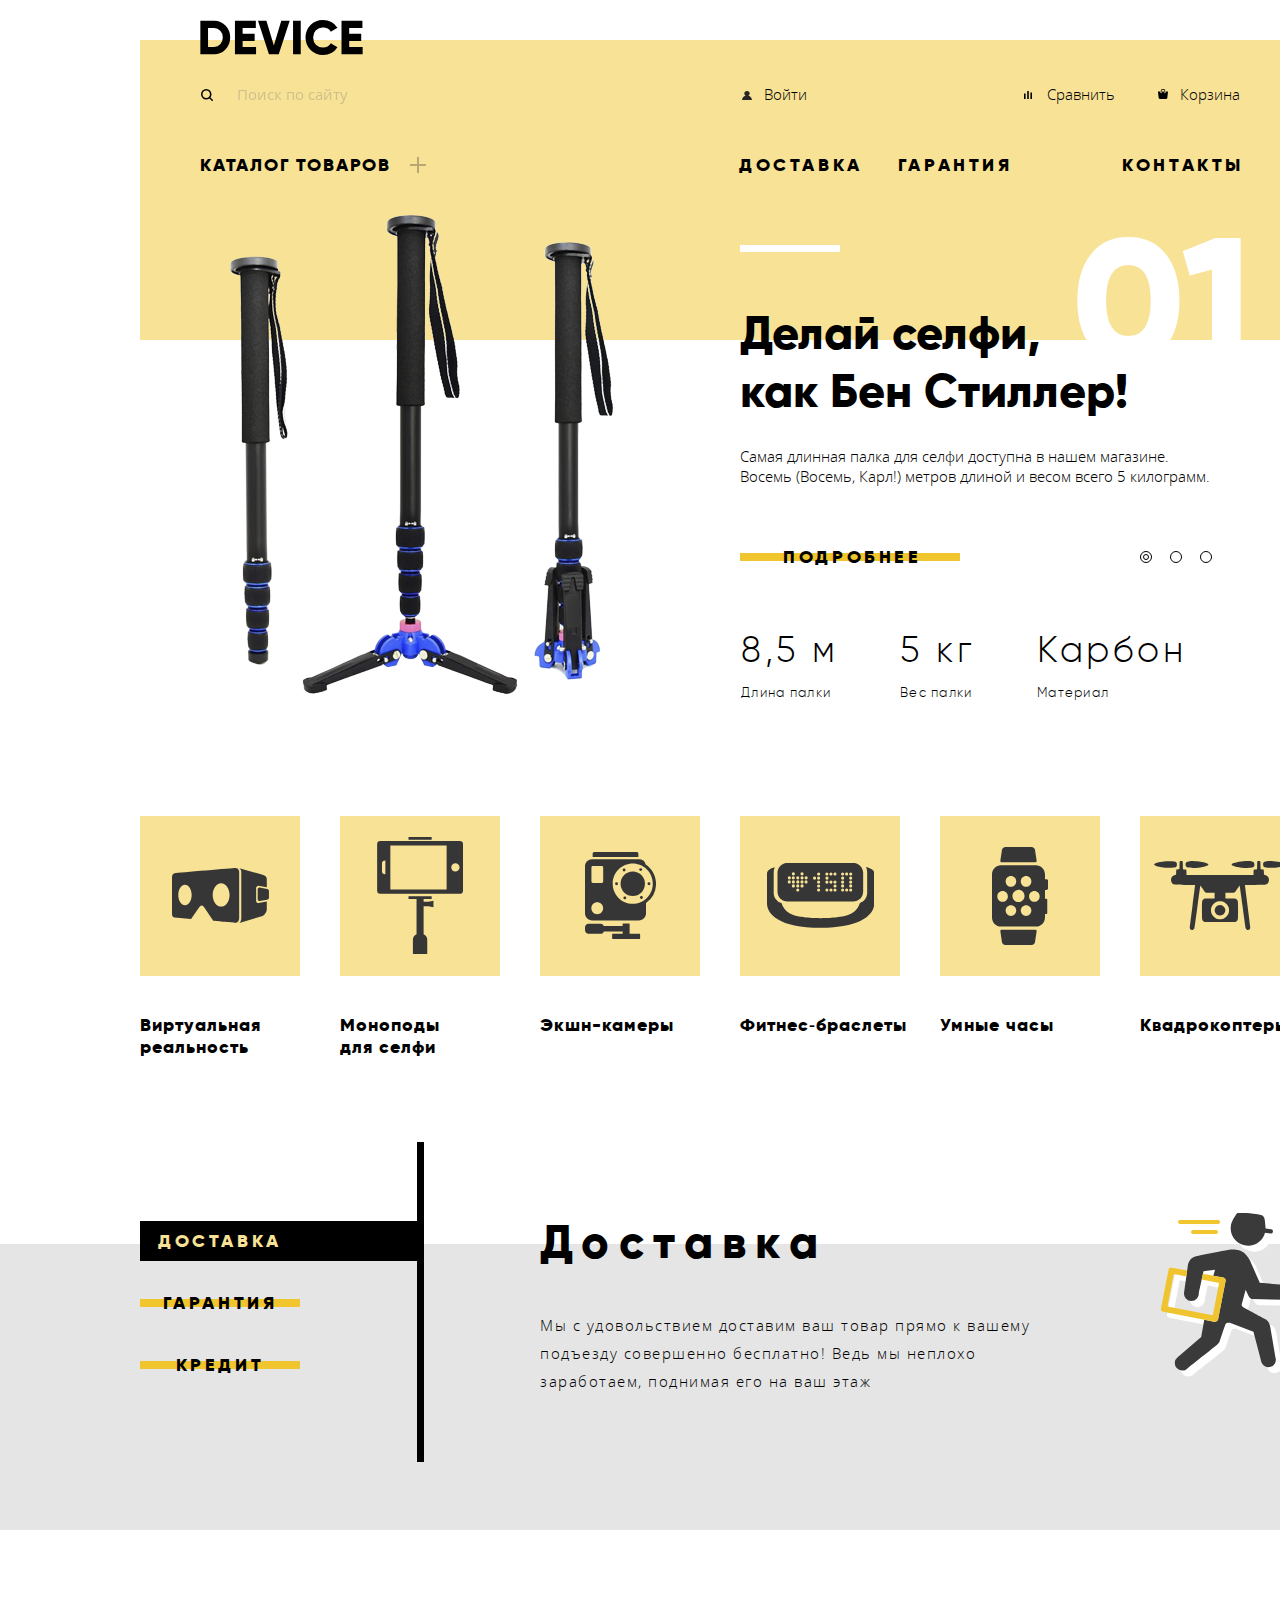
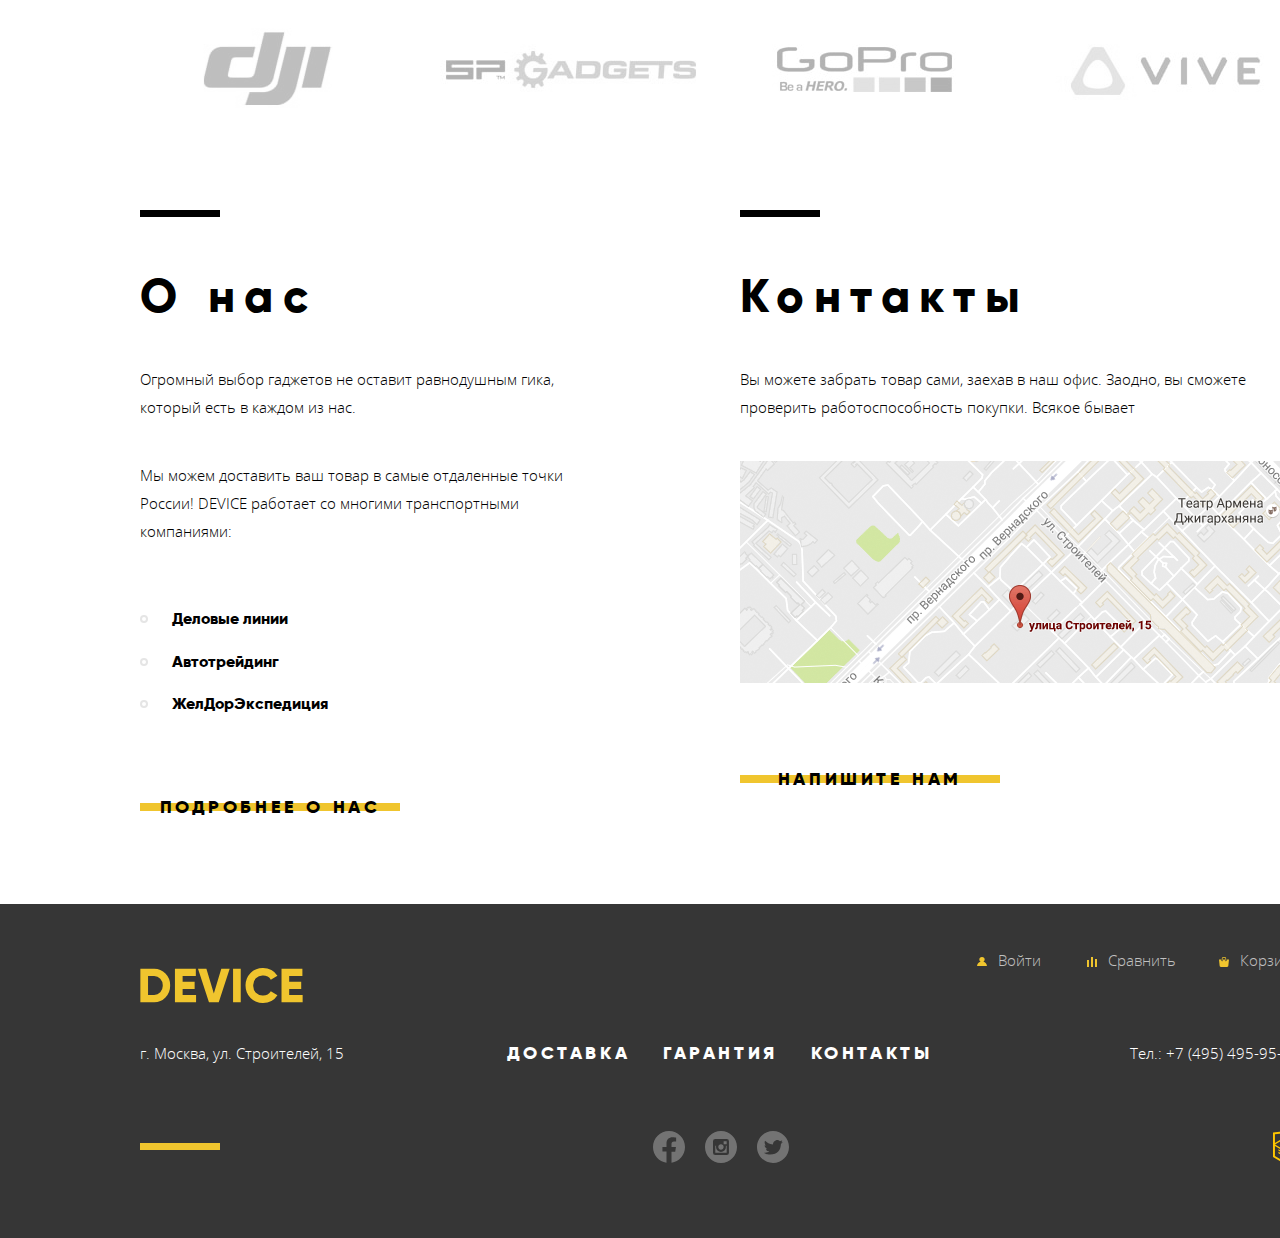
==== commit 19d58e74: "защита" ====
--- a/index.html
+++ b/index.html
@@ -273,7 +273,7 @@
           </article>
           <article class="service-description warranty-service">
             <h3>Гарантия</h3>
-            <p>Если из-за возгорания купленного у нас товара у вас сгорит дом — 
+            <p>Если из-за возгорания купленного у нас товара у вас сгорит дом —
               не переживайте, мы выдадим вам новый.<br />
               Товар, не дом, конечно же
             </p>
@@ -415,8 +415,8 @@
           </li>
         </ul>
         <p>
-        <a href="tel:+74954959595">Тел.: +7 (495) 495-95-95</a>
-      </p>
+          <a class="tel-link" href="tel:+74954959595">Тел.: +7 (495) 495-95-95</a>
+        </p>
       </div>
       <div class="socials-wrapper">
         <ul class="socials-list">
--- a/css/style.css
+++ b/css/style.css
@@ -1,31 +1,31 @@
 @font-face {
   font-family:  "Gilroy";
-  src:  url("fonts/gilroylight.woff2") format("woff2"),
-        url("fonts/gilroylight.woff") format("woff");
+  src:  url("../fonts/gilroylight.woff2") format("woff2"),
+        url("../fonts/gilroylight.woff") format("woff");
   font-weight: 300;
   font-style: normal;
 }
 
 @font-face {
   font-family:  "Gilroy";
-  src:  url("fonts/gilroyextrabold.woff2") format("woff2"),
-        url("fonts/gilroyextrabold.woff") format("woff");
+  src:  url("../fonts/gilroyextrabold.woff2") format("woff2"),
+        url("../fonts/gilroyextrabold.woff") format("woff");
   font-weight: 800;
   font-style: normal;
 } 
 
 @font-face {
   font-family:  "Open sans";
-  src:  url("fonts/opensans.woff2") format("woff2"),
-        url("fonts/opensans.woff") format("woff");
+  src:  url("../fonts/opensans.woff2") format("woff2"),
+        url("../fonts/opensans.woff") format("woff");
   font-weight: 400;
   font-style: normal;
 }
 
 @font-face {
   font-family:  "Open sans";
-  src:  url("fonts/opensanslight.woff2") format("woff2"),
-        url("fonts/opensanslight.woff") format("woff");
+  src:  url("../fonts/opensanslight.woff2") format("woff2"),
+        url("../fonts/opensanslight.woff") format("woff");
   font-weight: 300;
   font-style: normal;
 }
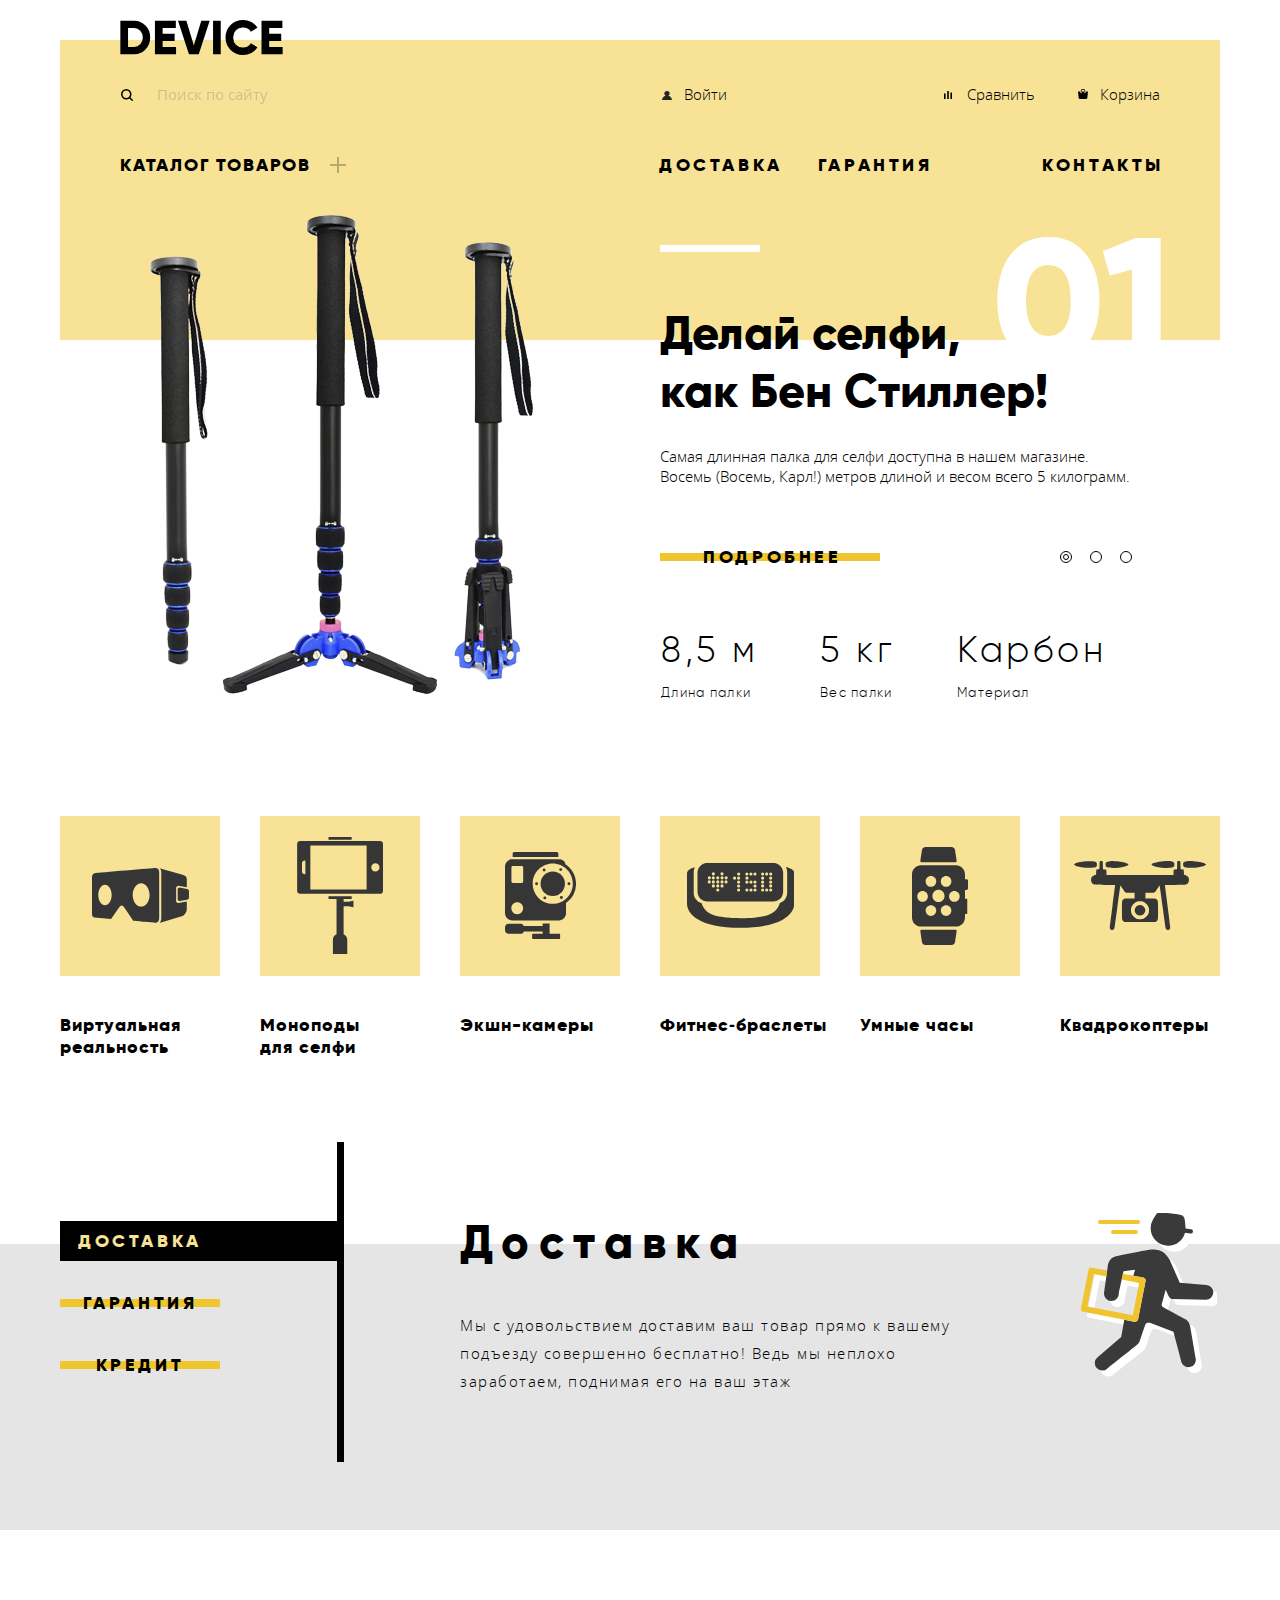
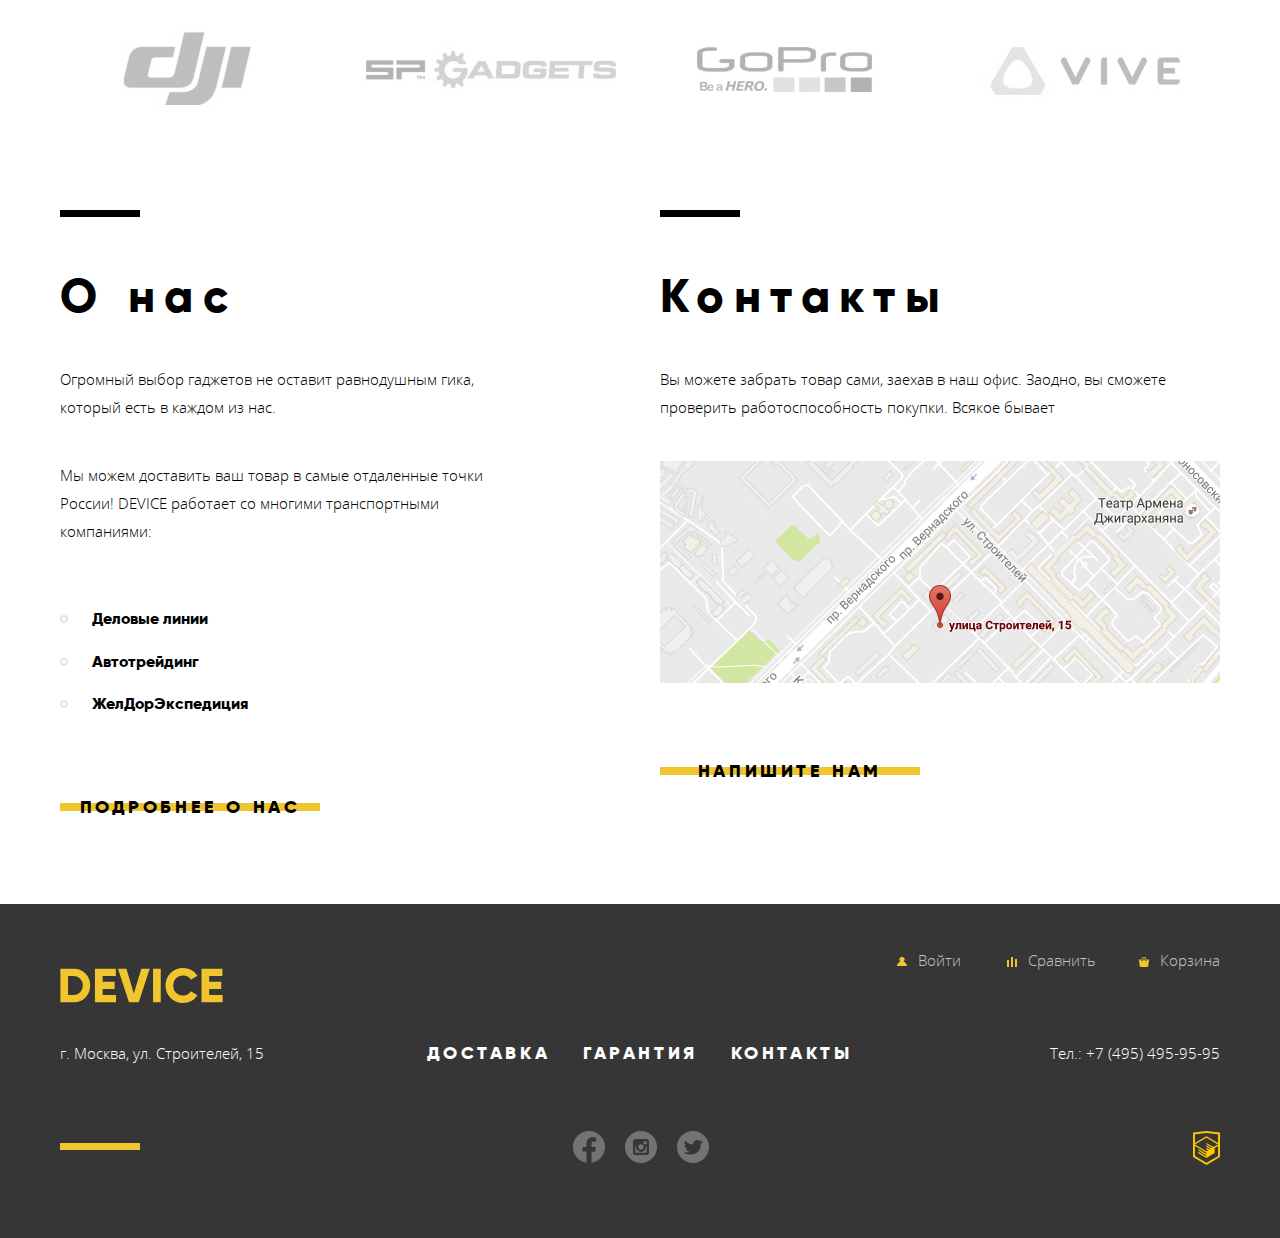
==== commit c81eee32: "updaye" ====
--- a/index.html
+++ b/index.html
@@ -248,17 +248,17 @@
       <div class="container services">
         <ul class="service-list">
           <li class="service-item current-service-item">
-            <button class="button   current-service-button">
+            <button class="button  current-service-button" type="button">
               <span>Доставка</span>
             </button>
           </li>
           <li class="service-item">
-            <button class="button">
+            <button class="button" type="button">
               <span>Гарантия</span>
             </button>
           </li>
           <li class="service-item">
-            <button class="button">
+            <button class="button" type="button">
               <span>Кредит</span>
             </button>
           </li>
@@ -327,7 +327,7 @@
           Заодно, вы сможете проверить работоспособность покупки.
           Всякое бывает
         </p>
-        <a href="#modal_window_map">
+        <a href="#modal_window_map" class="map-wrapper">
           <img src="img/map.png" width="560" height="222" alt="Точка на карте">
         </a>
         <a class="button" href="">
@@ -359,7 +359,7 @@
         <span>Отправить</span>
       </button>
     </form>
-    <button class="close-modal-btn">
+    <button class="close-modal-btn" type="button">
       <img src="img/modal-close.svg" width="55" height="55" alt="Закрыть форму обратной связи">
     </button>
   </section>
@@ -371,7 +371,7 @@
       src="https://www.google.com/maps/embed?pb=!1m18!1m12!1m3!1d2249.1123749473672!2d37.527429316044476!3d55.6870340045298!2m3!1f0!2f0!3f0!3m2!1i1024!2i768!4f13.1!3m3!1m2!1s0x46b54cf65f5c8955%3A0x694710ccd55501e!2z0YPQuy4g0KHRgtGA0L7QuNGC0LXQu9C10LksIDE1LCDQnNC-0YHQutCy0LAsIDExOTMxMQ!5e0!3m2!1sru!2sru!4v1593473712335!5m2!1sru!2sru"
       width="994" height="523" allowfullscreen="" aria-hidden="false" tabindex="0">
     </iframe>
-    <button class="close-modal-btn">
+    <button class="close-modal-btn" type="button">
       <img src="img/modal-close.svg" width="55" height="55" alt="Закрыть карту">
     </button>
   </section>
@@ -436,7 +436,7 @@
             </a>
           </li>
         </ul>
-        <a class="copyright" href="https://htmlacademy.ru/" target="_blank">
+        <a class="copyright" href="https://htmlacademy.ru/intensive/htmlcss" target="_blank">
           <img src="img/logo-html.svg" width="27" height="34" alt="HtmlAcademy">
         </a>
       </div>
--- a/css/style.css
+++ b/css/style.css
@@ -49,8 +49,8 @@
 
 /* Global */
 
-
 /* Grid */
+
 html {
   height: 100%;
 }
@@ -60,16 +60,17 @@
   display: grid;
   min-height: 100%;
   grid-template-rows:
-    min-content
-    1fr
-    min-content;
-    align-content: start;
+  min-content
+  1fr
+  min-content;
+  align-content: start;
   margin: 0 auto;
   margin-top: 40px;
   padding: 0;
-  min-width:  1440px;
+  /* min-width:  1440px; */
+  width: auto;
   color: var(--basic-black);
-  font-family: "Open sans";
+  font-family: "Open Sans", Arial, sans-serif;
   font-size: 16px;
   font-weight: 300;
   line-height: 28px;
@@ -92,8 +93,10 @@
   height: 1px;
   margin: -1px;
 }
+
 /* Navigation */
-.header{
+
+.header {
   background-color: var(--special-yellow);
   display: flex;
   flex-wrap: wrap;
@@ -134,10 +137,11 @@
 }
 
 /* User navigation */
+
 .user-navigation-list,
 .main-catalog-list {
   color:  var(--basic-black);
-  font-family:  "Open sans";
+  font-family:  "Open sans", Arial, sans-serif;
   font-size: 15px;
   font-weight:  300;
   list-style: none;
@@ -233,21 +237,21 @@
 }
 
 /* Main navigation */
+
 .main-navigation-list {
   display: flex;
   align-items: center;
   margin: 0;
   padding: 0;
-  color:  var(--basic-black);
-  font-family:  "Gilroy";
-  font-weight:  800;
-  font-size:  18px;
-  line-height:  22px;
+  color: var(--basic-black);
+  font-family: "Gilroy", Arial, sans-serif;
+  font-weight: 800;
+  font-size: 18px;
+  line-height: 22px;
   list-style: none;
   text-transform: uppercase;
   position: relative;
 }
-
 
 .main-navigation-item:first-child {
   margin-right: 348px;
@@ -264,8 +268,6 @@
   margin-left: auto;
   margin-right: -4px;
 }
-
-
 
 /* Dropdown */
 
@@ -321,6 +323,7 @@
 }
 
 /* active & hover link */
+
 .user-navigation-list a,
 .main-navigation-list a,
 .main-catalog-list a {
@@ -346,6 +349,7 @@
 }
 
 /* slider for special offers */
+
 .special-offers {
   margin-bottom: 249px;
   height: 356px;
@@ -356,7 +360,6 @@
   justify-self: center;
   align-self: center;
 }
-
 
 .special-offers-item {
   display: none;
@@ -400,7 +403,7 @@
 }
 
 .special-offers-item h3 {
-  font-family: "Gilroy";
+  font-family: "Gilroy", Arial, sans-serif;
   font-weight: 800;
   font-size: 47px;
   line-height: 58px;
@@ -418,7 +421,6 @@
   width: 100px;
   background-color: var(--basic-white);
 }
-
 
 .item-1 .slide-wrapper {
   margin-right: 38px;
@@ -471,7 +473,7 @@
 }
 
 .special-offers-item p {
-  font-family: "Open Sans";
+  font-family: "Open Sans", Arial, sans-serif;
   font-weight: 300;
   font-size: 15px;
   line-height: 20px;
@@ -502,7 +504,7 @@
 }
 
 .feature tr:first-child{
-  font-family: "Gilroy";
+  font-family: "Gilroy", Arial, sans-serif;
   font-style: normal;
   font-weight: 300;
   font-size: 36px;
@@ -512,19 +514,16 @@
 }
 
 .feature tr:last-child {
-  font-family: "Gilroy";
+  font-family: "Gilroy", Arial, sans-serif;
   font-style: normal;
   font-weight: 300;
   font-size: 13px;
   line-height: 15px;
   letter-spacing: 0.1em;
-
-
-}
-
-
+}
 
 /* content catalog */
+
 .catalog-list-container {
   margin-bottom: 166px;
 }
@@ -561,7 +560,7 @@
 }
 
 .catalog-list-link p {
-  font-family: "Gilroy";
+  font-family: "Gilroy", Arial, sans-serif;
   font-style: normal;
   font-weight: 800;
   font-size: 18px;
@@ -603,7 +602,7 @@
   margin: 0;
   padding: 0;
   list-style: none;
-  font-family: Gilroy;
+  font-family: "Gilroy", Arial, sans-serif;
   font-style: normal;
   font-weight: 800;
   font-size: 18px;
@@ -646,10 +645,15 @@
   background-color: transparent;
   border: none;
   width: 160px;
+  cursor: default;
 }
 
 .current-service-button span {
   width: 200px;
+}
+
+.service-item .current-service-button:hover {
+  background-color: var(--basic-black);
 }
 
 .service-description { 
@@ -660,7 +664,7 @@
 }
 
 .service-description h3 {
-  font-family: "Gilroy";
+  font-family: "Gilroy", Arial, sans-serif;
   font-style: normal;
   font-weight: 800;
   font-size: 47px;
@@ -671,7 +675,7 @@
 }
 
 .service-description p {
-  font-family: "Open Sans";
+  font-family: "Open Sans", Arial, sans-serif;
   font-style: normal;
   font-weight: 300;
   font-size: 15px;
@@ -716,7 +720,6 @@
   display: block;
 }
 
-
 /* partners */
 
 .partners {
@@ -734,6 +737,7 @@
   opacity: 1;
   filter: none;
 }
+
 /* Index columns */
 
 .index-columns {
@@ -752,7 +756,7 @@
 }
 
 .index-columns h2 {
-  font-family: "Gilroy";
+  font-family: "Gilroy", Arial, sans-serif;
   font-weight: 800;
   font-size: 47px;
   line-height: 58px;
@@ -761,7 +765,7 @@
 }
 
 .index-columns p {
-  font-family: "Open Sans";
+  font-family: "Open Sans", Arial, sans-serif;
   font-style: normal;
   font-weight: 300;
   font-size: 15px;
@@ -773,6 +777,7 @@
 .about {
   width: 473px;
 }
+
 .about h2 {
   margin-bottom: 40px;
 }
@@ -786,7 +791,7 @@
 }
 
 .about li {
-  font-family: "Gilroy";
+  font-family: "Gilroy", Arial, sans-serif;
   font-size: 16px;
   font-weight: 800;
   line-height: 28px;
@@ -820,13 +825,13 @@
   margin-bottom: 40px;
 }
 
-.contact img {
+.map-wrapper {
+  display: block;
   width: 560px;
   height: 222px;
   margin-bottom: 68px;
 }
 
-
 /* footer */
 
 .footer {
@@ -846,7 +851,7 @@
 }
 
 .footer-user-navigation-list {
-  font-family: "Open Sans";
+  font-family: "Open Sans", Arial, sans-serif;
   font-style: normal;
   font-weight: 300;
   font-size: 15px;
@@ -860,7 +865,6 @@
   margin-top: 4px;
 }
 
-
 .footer-user-navigation-list::before {
   content: " ";
   width: auto;
@@ -881,7 +885,7 @@
 
 .footer p {
   margin: 0;
-  font-family: "Open Sans";
+  font-family: "Open Sans", Arial, sans-serif;
   font-style: normal;
   font-weight: 300;
   font-size: 15px;
@@ -900,15 +904,15 @@
 }
 
 .footer-login::before {
-    content: " ";
-    background-image: url("../img/user-special.svg");
-    background-size: contain;
-    background-repeat: no-repeat;
-    width: 10px;
-    height: 10px;
-    position: absolute;
-    left: 0;
-    top: 7px;
+  content: " ";
+  background-image: url("../img/user-special.svg");
+  background-size: contain;
+  background-repeat: no-repeat;
+  width: 10px;
+  height: 10px;
+  position: absolute;
+  left: 0;
+  top: 7px;
 }
 
 .footer-compare::before {
@@ -935,7 +939,6 @@
   top: 7px;
 }
 
-
 .footer-login::before,
 .footer-compare::before,
 .footer-cart::before {
@@ -947,10 +950,10 @@
 .footer-cart:hover::before {
   opacity: 0.7;
 }
+
 .socials-list a:hover {
   opacity: 1.0;
 }
-
 
 .footer-user-navigation-list a:hover {
   color: var(--basic-white);
@@ -973,7 +976,7 @@
 
 .footer-navigation-list {
   color: var(--basic-white);
-  font-family:  "Gilroy";
+  font-family:  "Gilroy", Arial, sans-serif;
   font-weight:  800;
   font-size:  18px;
   letter-spacing: 0.2em;
@@ -1041,6 +1044,7 @@
 .socials-list a:active {
   opacity: 0.1;
 }
+
 /* Buttons decorative*/
 
 .button {
@@ -1048,7 +1052,7 @@
   border: none;
   color: var(--basic-black);
   cursor: pointer;
-  font-family: "Gilroy";
+  font-family: "Gilroy", Arial, sans-serif;
   font-style: normal;
   font-weight: 800;
   font-size: 18px;
@@ -1082,7 +1086,7 @@
 }
 
 .search-button {
-  font-family: "Open Sans";
+  font-family: "Open Sans", Arial, sans-serif;
   font-style: normal;
   font-weight: 300;
   font-size: 15px;
@@ -1161,7 +1165,6 @@
 
 .service-item .button {
   width: 160px;
-  /* z-index: 1; */
 }
 
 .service-item .button:active{
@@ -1178,6 +1181,7 @@
 }
 
 /* Form  popup checkbox radio */
+
 .search-input {
   background-color: inherit;
   position: relative;
@@ -1202,7 +1206,6 @@
   opacity: 0.3;
 }
 
-
 .search-input:focus::placeholder {
   opacity: 1;
 }
@@ -1229,7 +1232,7 @@
   flex-wrap: wrap;
   flex-grow: 1;
   justify-content: space-between;
-  font-family: "Gilroy";
+  font-family: "Gilroy", Arial, sans-serif;
   font-style: normal;
   font-weight: 800;
   font-size: 18px;
@@ -1289,7 +1292,7 @@
 
 .write-us-item input,
 .write-us-item textarea {
-  font-family: "Gilroy";
+  font-family: "Gilroy", Arial, sans-serif;
   font-style: normal;
   font-weight: normal;
   font-size: 14px;
@@ -1368,7 +1371,7 @@
 /* catalog */
 
 main h1 {
-  font-family: "Gilroy";
+  font-family: "Gilroy", Arial, sans-serif;
   font-style: normal;
   font-weight: 800;
   font-size: 47px;
@@ -1441,6 +1444,10 @@
 
 /* filter and sort header*/
 
+.catalog-wrapper {
+  position: relative;
+}
+
 .catalog-header {
   background-image: linear-gradient(to right,#dcdcdc 37%,#e5e5e5 34%);
   height: 70px;
@@ -1448,8 +1455,19 @@
   align-items: center;
 }
 
+/* .catalog-header::after {
+  content: " ";
+  background-color: #dcdcdc;
+  width: calc(100vw - 1415px + 200px);
+  height: 70px;
+  position: absolute;
+  z-index: -1;
+  top: 0px;
+  left: 0px;
+} */
+
 .catalog-header h3 {
-  font-family: "Gilroy";
+  font-family: "Gilroy", Arial, sans-serif;
   font-style: normal;
   font-weight: 800;
   font-size: 16px;
@@ -1462,9 +1480,10 @@
   display: flex;
 }
 
-.catalog-header-inner > h3 {
-  width: 420px;
+.filter-title {
+  width: 200px;
   margin-left: 60px;
+  margin-right: 150px;
 }
 
 .sorting { 
@@ -1510,7 +1529,7 @@
 }
 
 .sorting-list a {
-  font-family: "Open Sans";
+  font-family: "Open Sans", Arial, sans-serif;
   font-weight: normal;
   font-size: 14px;
   line-height: 19px;
@@ -1555,7 +1574,7 @@
 }
 
 .sorting-list .current-sorting-item {
-  font-family: "Open Sans";
+  font-family: "Open Sans", Arial, sans-serif;
   font-weight: normal;
   font-size: 14px;
   line-height: 19px;
@@ -1580,7 +1599,7 @@
 
 /* catalog content */
 
-.catalog-wrapper {
+.catalog-card-wrapper {
   padding-top: 70px;
   padding-bottom: 78px;
   background-image: linear-gradient(to right, var(--basic-gray-light) 37%, transparent 34%);
@@ -1602,7 +1621,7 @@
 }
 
 .filter legend {
-  font-family: "Gilroy";
+  font-family: "Gilroy", Arial, sans-serif;
   font-style: normal;
   font-weight: 800;
   font-size: 14px;
@@ -1641,7 +1660,7 @@
 }
 
 .filter label {
-  font-family: "Open Sans";
+  font-family: "Open Sans", Arial, sans-serif;
   font-style: normal;
   font-weight: 300;
   font-size: 14px;
@@ -1729,10 +1748,10 @@
 
 .filter-input-checkbox,
 .filter-input-radio {
+  position: absolute;
   appearance: none;
   -webkit-appearance: none;
   -moz-appearance: none;
-  position: absolute;
 }
 
 .filter-input-checkbox {
@@ -1745,7 +1764,6 @@
   margin-left: -46px;
 }
 
-
 /* checked */
 
 .filter-input-checkbox:checked {
@@ -1782,14 +1800,12 @@
   opacity: 0.25;
 }
 
-
 /* hover */
 
 .filter-input-checkbox:not(:disabled):hover,
 .filter-input-radio:not(:disabled):hover {
   opacity: 0.6;
 }
-
 
 /* active */
 
@@ -1874,7 +1890,7 @@
   background-color: transparent;
   border: none;
   cursor: pointer;
-  font-family: "Open Sans";
+  font-family: "Open Sans", Arial, sans-serif;
   font-style: normal;
   font-weight: 300;
   font-size: 13px;
@@ -1901,7 +1917,7 @@
 }
 
 .product-card-list a {
-  font-family: "Gilroy";
+  font-family: "Gilroy", Arial, sans-serif;
   font-style: normal;
   font-weight: 800;
   font-size: 18px;
@@ -1917,7 +1933,7 @@
 }
 
 .price {
-  font-family: "Gilroy";
+  font-family: "Gilroy", Arial, sans-serif;
   font-style: normal;
   font-weight: 300;
   font-size: 16px;
@@ -1928,7 +1944,6 @@
   width: auto;
 }
 
-
 /* paginator */
 
 .paginator {
@@ -1939,8 +1954,9 @@
   display: flex;
   max-width: 760px;
 }
+
 .paginator a {
-  font-family: "Gilroy";
+  font-family: "Gilroy", Arial, sans-serif;
   font-style: normal;
   font-weight: 800;
   font-size: 16px;
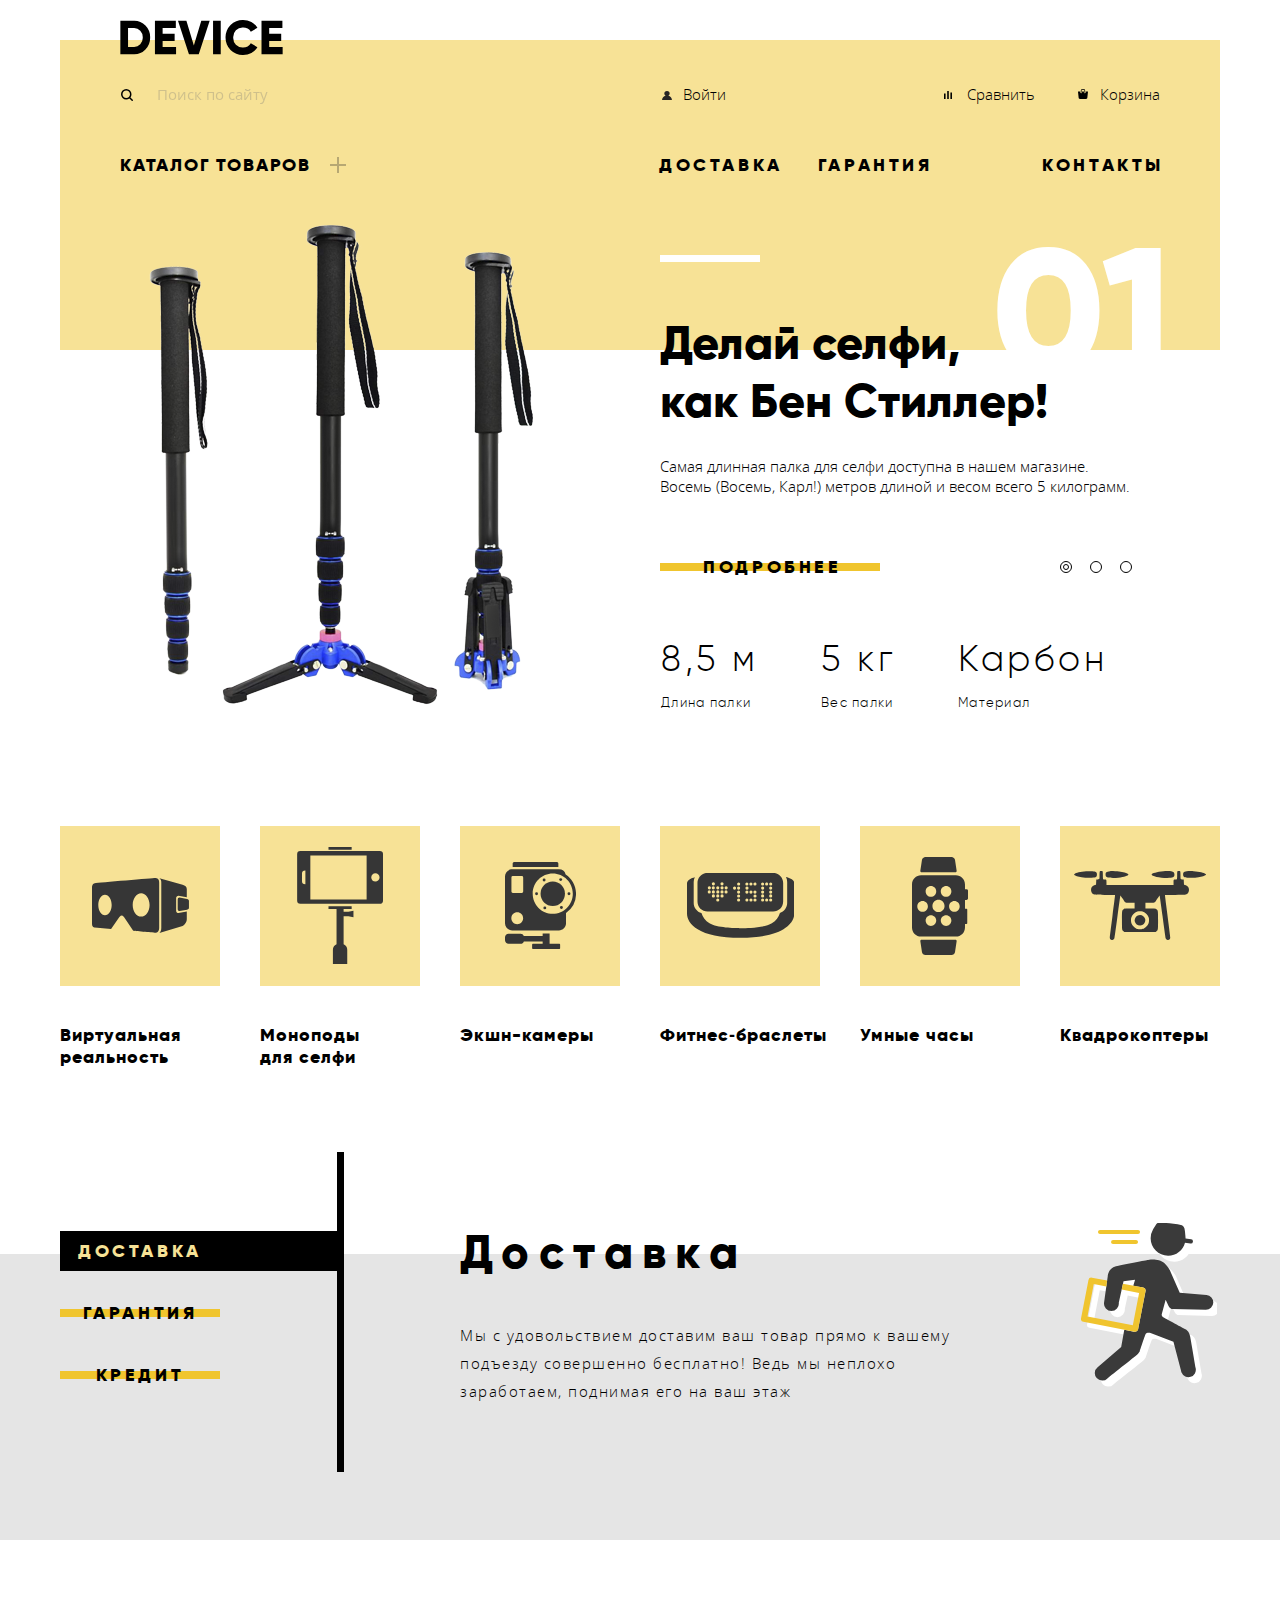
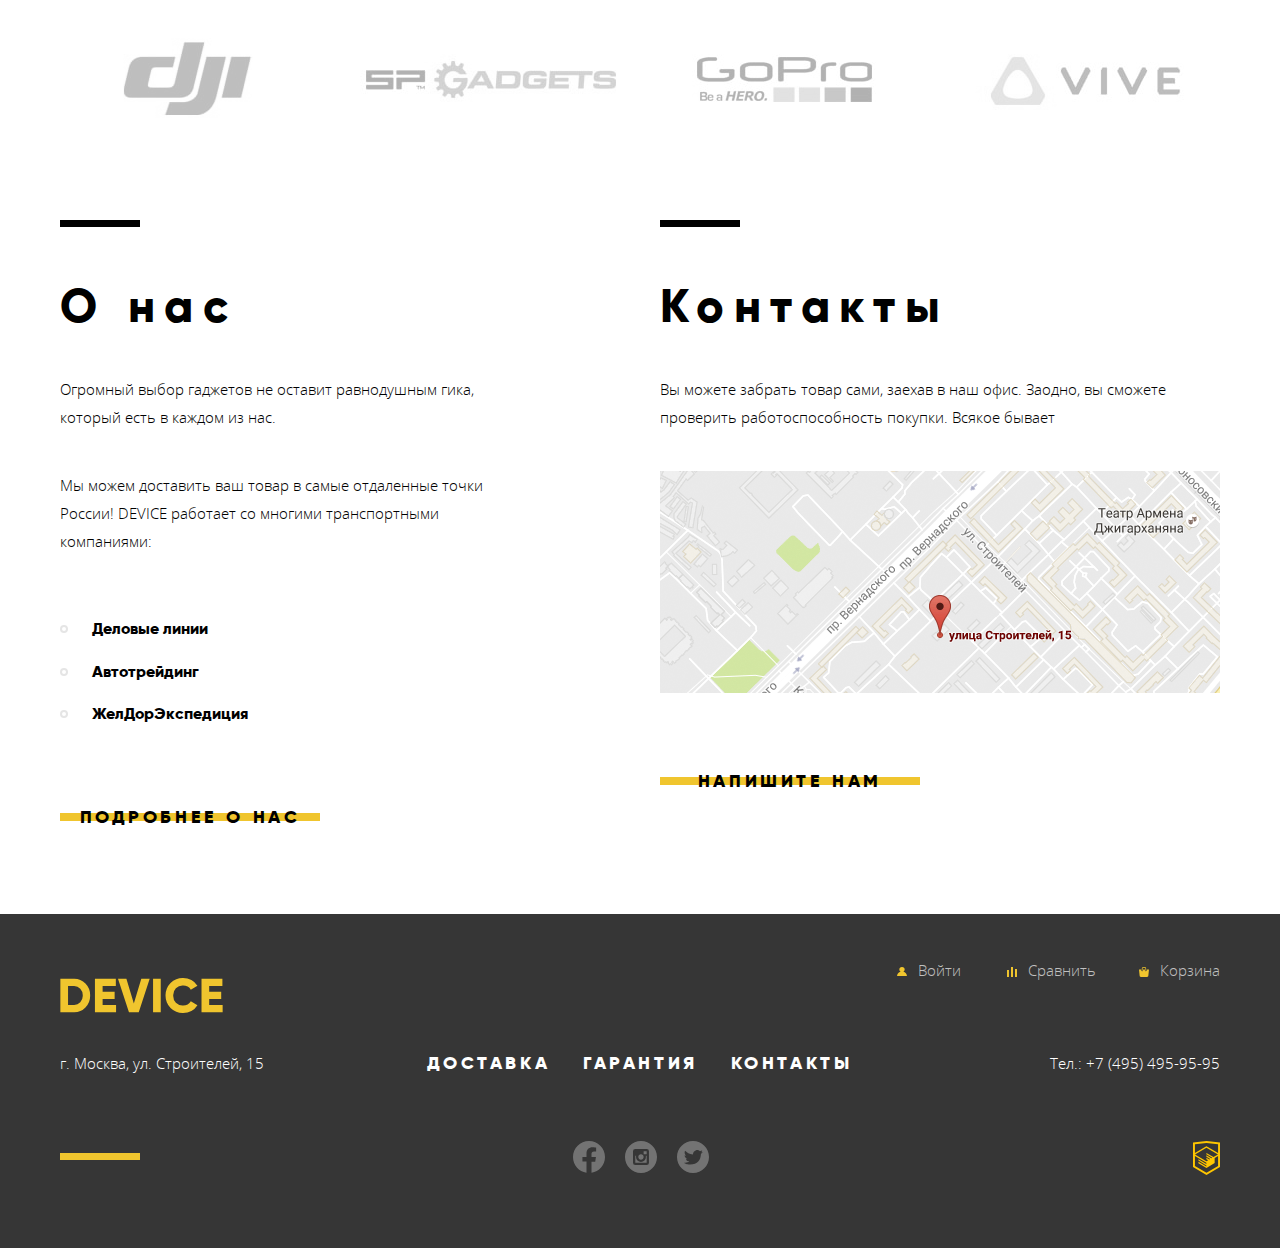
==== commit d6987293: "up" ====
--- a/index.html
+++ b/index.html
@@ -18,7 +18,7 @@
       </div>
       <div class="user-navigation-wrapper">
         <form class="main-header-search" action="https://echo.htmlacademy.ru" method="post">
-          <label for="search-field"></label>
+          <label for="search-field" class="visually-hidden">Поиск по сайту</label>
           <input class="search-input" type="text" name="search" id="search-field" placeholder="Поиск по сайту">
           <button class="search-button" type="submit">
             <span>Найти</span>
@@ -69,7 +69,7 @@
               <ul class="main-catalog-list column-2">
                 <li class="main-catalog-item">
                   <a href="">
-                    Фитнес-браслеты
+                    Фитнес&#8209;браслеты
                   </a>
                 </li>
                 <li class="main-catalog-item">
@@ -330,7 +330,7 @@
         <a href="#modal_window_map" class="map-wrapper">
           <img src="img/map.png" width="560" height="222" alt="Точка на карте">
         </a>
-        <a class="button" href="">
+        <a class="button" href="#modal_write_us">
           <span class="btn-text">Напишите нам</span>
         </a>
       </section>
@@ -422,22 +422,25 @@
         <ul class="socials-list">
           <li class="socials-item">
             <a href="">
+              <span class="visually-hidden">Мы на Фейсбуке</span>
               <img src="img/fb.svg" width="32" height="32" alt="Фейсбук">
             </a>
           </li>
           <li class="socials-item">
             <a href="">
+              <span class="visually-hidden">Мы в Инстаграме</span>
               <img src="img/instagram.svg" width="32" height="32" alt="Инстаграм">
             </a>
           </li>
           <li class="socials-item">
             <a href="">
+              <span class="visually-hidden">Мы в Твиттере</span>
               <img src="img/twitter.svg" width="32" height="32" alt="Твиттер">
             </a>
           </li>
         </ul>
         <a class="copyright" href="https://htmlacademy.ru/intensive/htmlcss" target="_blank">
-          <img src="img/logo-html.svg" width="27" height="34" alt="HtmlAcademy">
+          <img src="img/logo-html.svg" width="27" height="34" alt="Разраблтано в HtmlAcademy">
         </a>
       </div>
     </div>
--- a/css/style.css
+++ b/css/style.css
@@ -128,7 +128,7 @@
 
 .navigation-catalog {
   width: 100%;
-  margin-bottom: 50px;
+  margin-bottom: 40px;
 }
 
 .container {
@@ -167,6 +167,7 @@
 
 .user-navigation-list {
   display: flex;
+  flex-wrap: wrap;
   flex-grow: 1;
   width: 100%;
   margin: 0;
@@ -201,7 +202,7 @@
   position: relative;
 }
 
-.user-navigation-item:nth-child(2) {
+.user-navigation-item {
   margin-right: 43px;
   padding-left: 23px;
 }
@@ -219,11 +220,12 @@
   padding-right: 23px;
 }
 
-.user-navigation-item:nth-child(3) {
+.user-navigation-item:last-child {
   padding-left: 22px;
-}
-
-.user-navigation-item:nth-child(3) a::before {
+  margin-right: 0px;
+}
+
+.user-navigation-item:last-child a::before {
   content: " ";
   background-image: url("../img/cart.svg");
   background-size: contain;
@@ -240,6 +242,7 @@
 
 .main-navigation-list {
   display: flex;
+  flex-wrap: wrap;
   align-items: center;
   margin: 0;
   padding: 0;
@@ -253,6 +256,10 @@
   position: relative;
 }
 
+.main-navigation-item {
+  margin-bottom: 10px;
+}
+
 .main-navigation-item:first-child {
   margin-right: 348px;
   letter-spacing: 0.1em;
@@ -487,20 +494,23 @@
   padding: 0;
 }
 
-.feature-title td {
-  padding-top: 13px;
+.feature td {
+  padding-top: 11px;
+  padding-bottom: 4px;
 }
 
 .feature-value td:nth-child(2),
 .feature-title td:nth-child(2) {
-  min-width: 135px
+  min-width: 100px;
+  padding-right: 36px;
 }
 
 .feature-value td:first-child,
 .feature-value td:last-child,
 .feature-title td:first-child,
 .feature-title td:last-child{
-  min-width: 157px;
+  min-width: 145px;
+  padding-right: 14px;
 }
 
 .feature tr:first-child{
@@ -530,6 +540,7 @@
 
 .catalog-list {
   display: flex;
+  flex-wrap: wrap;
   justify-content: space-between;
   margin: 0;
   padding: 0;
@@ -724,6 +735,7 @@
 
 .partners {
   display: flex;
+  flex-wrap: wrap;
   justify-content: space-between;
   margin-bottom: 82px; 
 } 
@@ -989,6 +1001,7 @@
   display: flex;
   width: 423px;
   justify-content: space-between;
+  flex-wrap: wrap;
 }
 
 .footer-navigation-item:first-child {
@@ -1013,7 +1026,9 @@
 
 .socials-list {
   display: flex;
-  width: auto;
+  flex-wrap: wrap;
+  justify-content: space-between;
+  width: 136px;
   list-style: none;
   margin: 0;
   margin-bottom: 2px;
@@ -1021,13 +1036,13 @@
   padding: 0;
 }
 
-.socials-item:first-child {
+/* .socials-item:first-child {
   margin-right: 20px;
 }
 
 .socials-item:last-child {
   margin-left: 20px;
-}
+} */
 
 .socials-wrapper::before {
   content: " ";
@@ -1155,7 +1170,7 @@
 .special-offers .button {
   width: 215px;
   margin-top: 51px;
-  margin-bottom: 51px;
+  margin-bottom: 40px;
   padding-left: 5px;
 }
 
@@ -1449,16 +1464,30 @@
 }
 
 .catalog-header {
+  /* background-image: linear-gradient(to right,#dcdcdc 37%,#e5e5e5 34%); */
+  background-image: linear-gradient(to right,#dcdcdc 0,#dcdcdc 28%,#ebebeb 28%,#ebebeb 100%);
+  height: 70px;
+  display: flex;
+  align-items: center;
+}
+
+/* .filter-title::after {
+  content: " ";
+  background-color: #dcdcdc;
   background-image: linear-gradient(to right,#dcdcdc 37%,#e5e5e5 34%);
+  width: calc(100vw - 853px);
   height: 70px;
-  display: flex;
-  align-items: center;
-}
-
-/* .catalog-header::after {
-  content: " ";
-  background-color: #dcdcdc;
-  width: calc(100vw - 1415px + 200px);
+  position: absolute;
+  z-index: -2;
+  top: 0px;
+  left: 0px;
+} */
+/* 
+.sorting::after {
+  content: " ";
+  background-color: #e5e5e5;
+  background-image: linear-gradient(to right,#dcdcdc 37%,#e5e5e5 34%);
+  width: calc(100vw - 853px);
   height: 70px;
   position: absolute;
   z-index: -1;
@@ -1482,8 +1511,11 @@
 
 .filter-title {
   width: 200px;
-  margin-left: 60px;
-  margin-right: 150px;
+  background-color: #dcdcdc;
+  padding-top: 9px;
+  padding-bottom: 9px;
+  padding-left: 60px;
+  padding-right: 125px;
 }
 
 .sorting { 
@@ -1494,7 +1526,7 @@
 }
 
 .sorting h3 {
-  margin-left: 48px;
+  margin-left: 72px;
   margin-right: 73px;
 }
 
@@ -1565,6 +1597,11 @@
   left: -15px;
 }
 
+.level-up a:focus::before,
+.level-down a:focus::before {
+  outline: auto;
+}
+
 .sorting-list a:hover:not(.current-sorting-item) {
   opacity: 0.6;
 }
@@ -1600,9 +1637,8 @@
 /* catalog content */
 
 .catalog-card-wrapper {
-  padding-top: 70px;
   padding-bottom: 78px;
-  background-image: linear-gradient(to right, var(--basic-gray-light) 37%, transparent 34%);
+  background-image: linear-gradient(to right,var(--basic-gray-light) 0, var(--basic-gray-light) 28%, var(--basic-white) 28%, var(--basic-white) 100%);
   z-index: 0;
 }
 
@@ -1618,6 +1654,10 @@
   z-index: 1;
   margin-left: 45px;
   position: relative;
+  background-color: #e5e5e5;
+  padding-top: 70px;
+  width: 283px;
+  height: calc(100% + 8px);
 }
 
 .filter legend {
@@ -1742,6 +1782,7 @@
 .filter button {
   width: 200px;
   margin-left: 15px;
+  z-index: -1;
 }
 
 /* checkbox */
@@ -1749,7 +1790,7 @@
 .filter-input-checkbox,
 .filter-input-radio {
   position: absolute;
-  appearance: none;
+  /* appearance: none; */
   -webkit-appearance: none;
   -moz-appearance: none;
 }
@@ -1827,11 +1868,12 @@
   margin-bottom: 24px;
 }
 
-.product-card-wrapper {
+.product-cards-wrapper {
   display: flex;
   flex-wrap: wrap;
   flex-direction: column;
   width: 100%;
+  margin-top: 70px;
 }
 
 .product-card-list {
@@ -1952,6 +1994,7 @@
   margin: 0;
   padding: 0;
   display: flex;
+  align-items: center;
   max-width: 760px;
 }
 
@@ -1966,20 +2009,26 @@
   color: var(--basic-black);
 }
 
+.paginator li:first-child {
+  margin-right: auto;
+}
+
+.paginator li:last-child {
+  margin-left: auto;
+}
+
 .prev {
-  padding-top: 21px;
-  padding-bottom: 21px;
+  padding-top: 25px;
+  padding-bottom: 25px;
   padding-left: 30px;
   padding-right: 30px;
-  margin-right: auto;
 }
 
 .next {
-  padding-top: 21px;
-  padding-bottom: 21px;
+  padding-top: 25px;
+  padding-bottom: 25px;
   padding-left: 30px;
   padding-right: 29px;
-  margin-left: auto;
 }
 
 .page-item {
@@ -1997,8 +2046,9 @@
   background-color: #D9D9D9;
 }
 
-.next a:active,
-.prev a:active {
+.next:active,
+.prev:active {
+  background-color: #D9D9D9;
   color: rgba(0, 0, 0, 0.3);
 }
 
